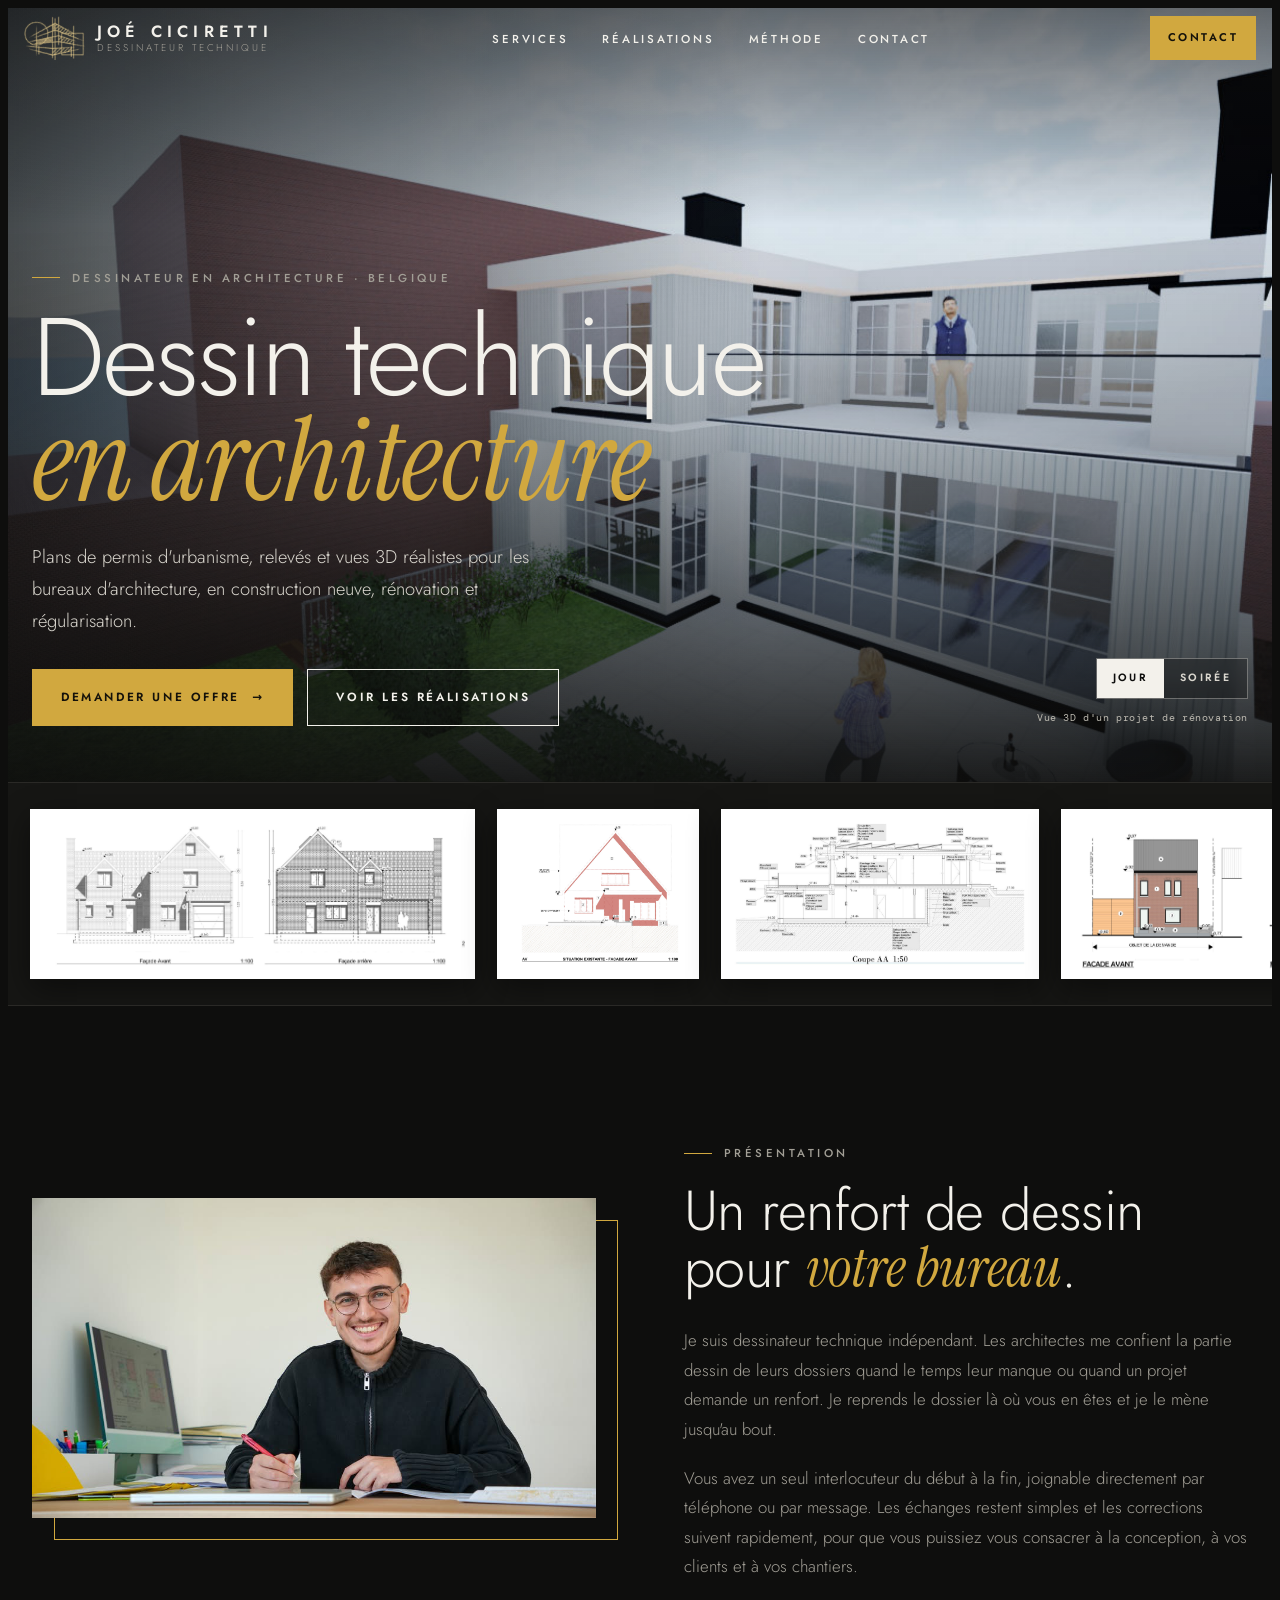
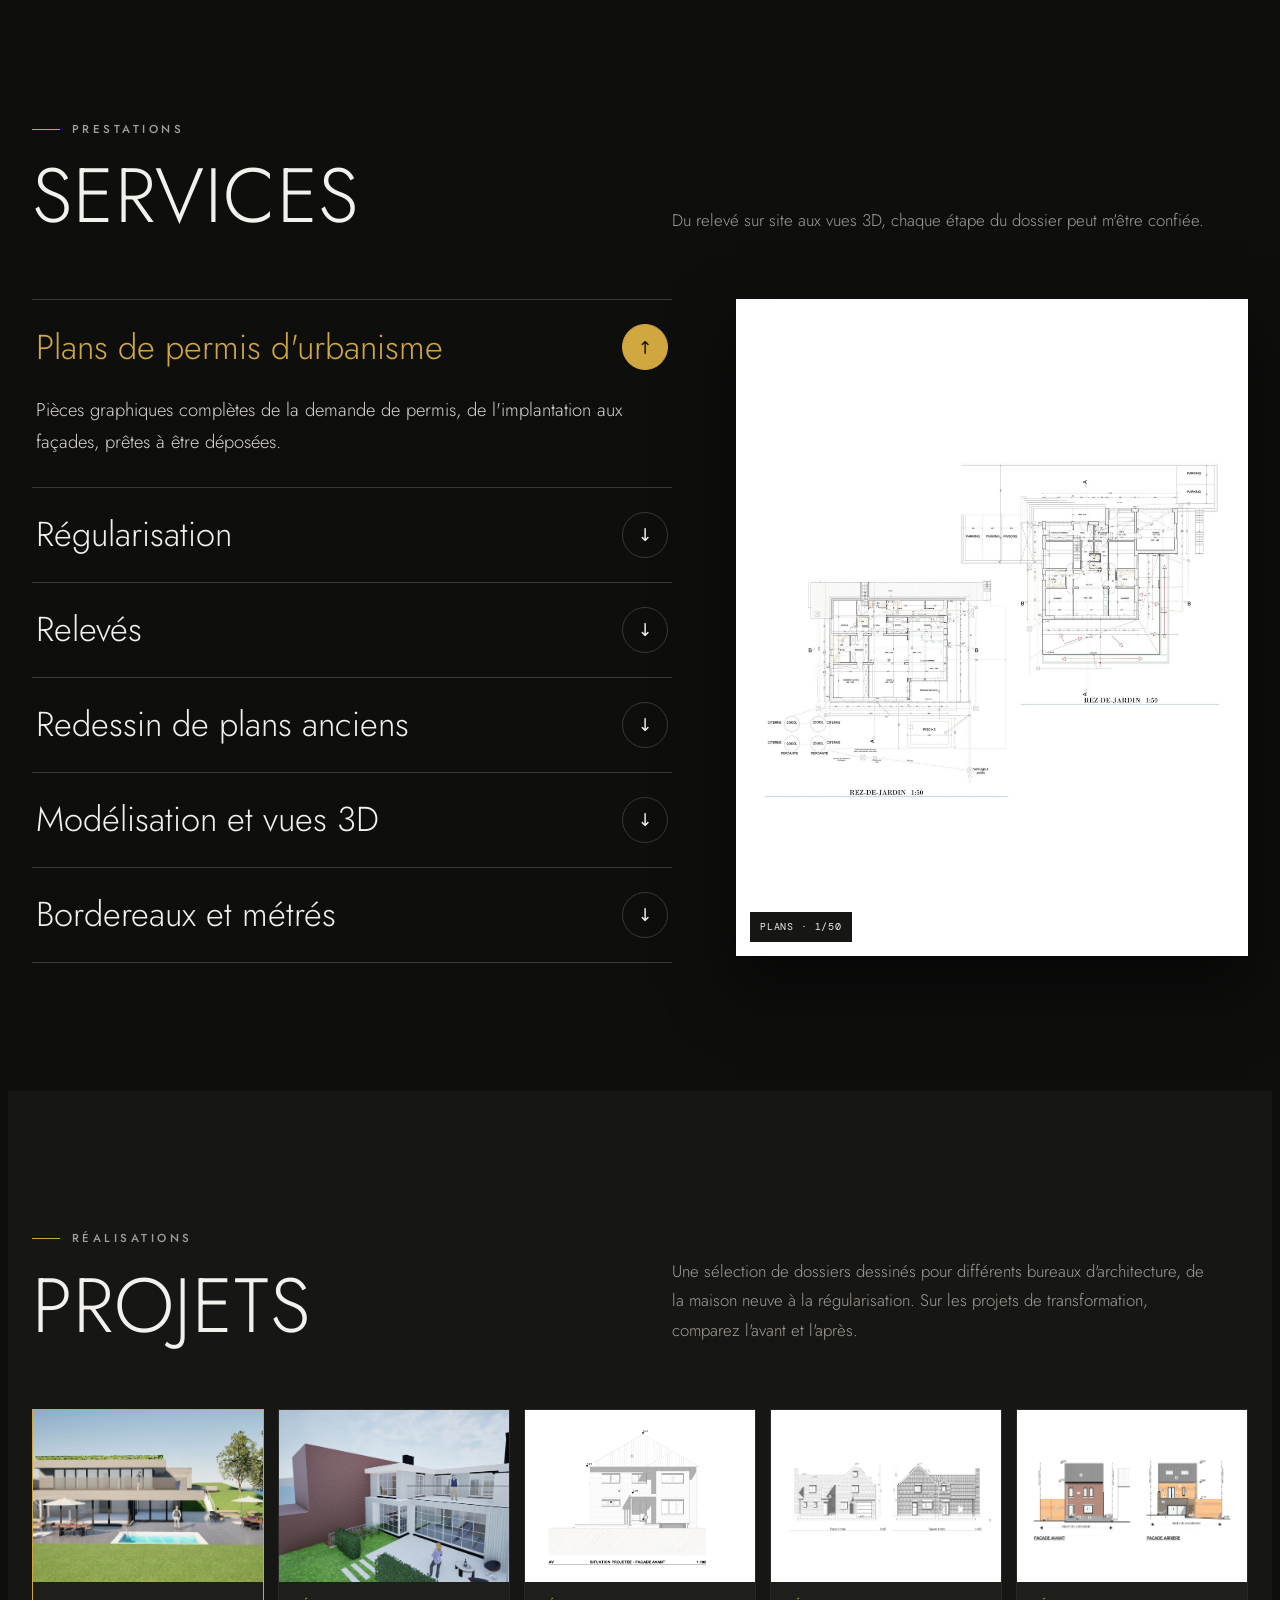
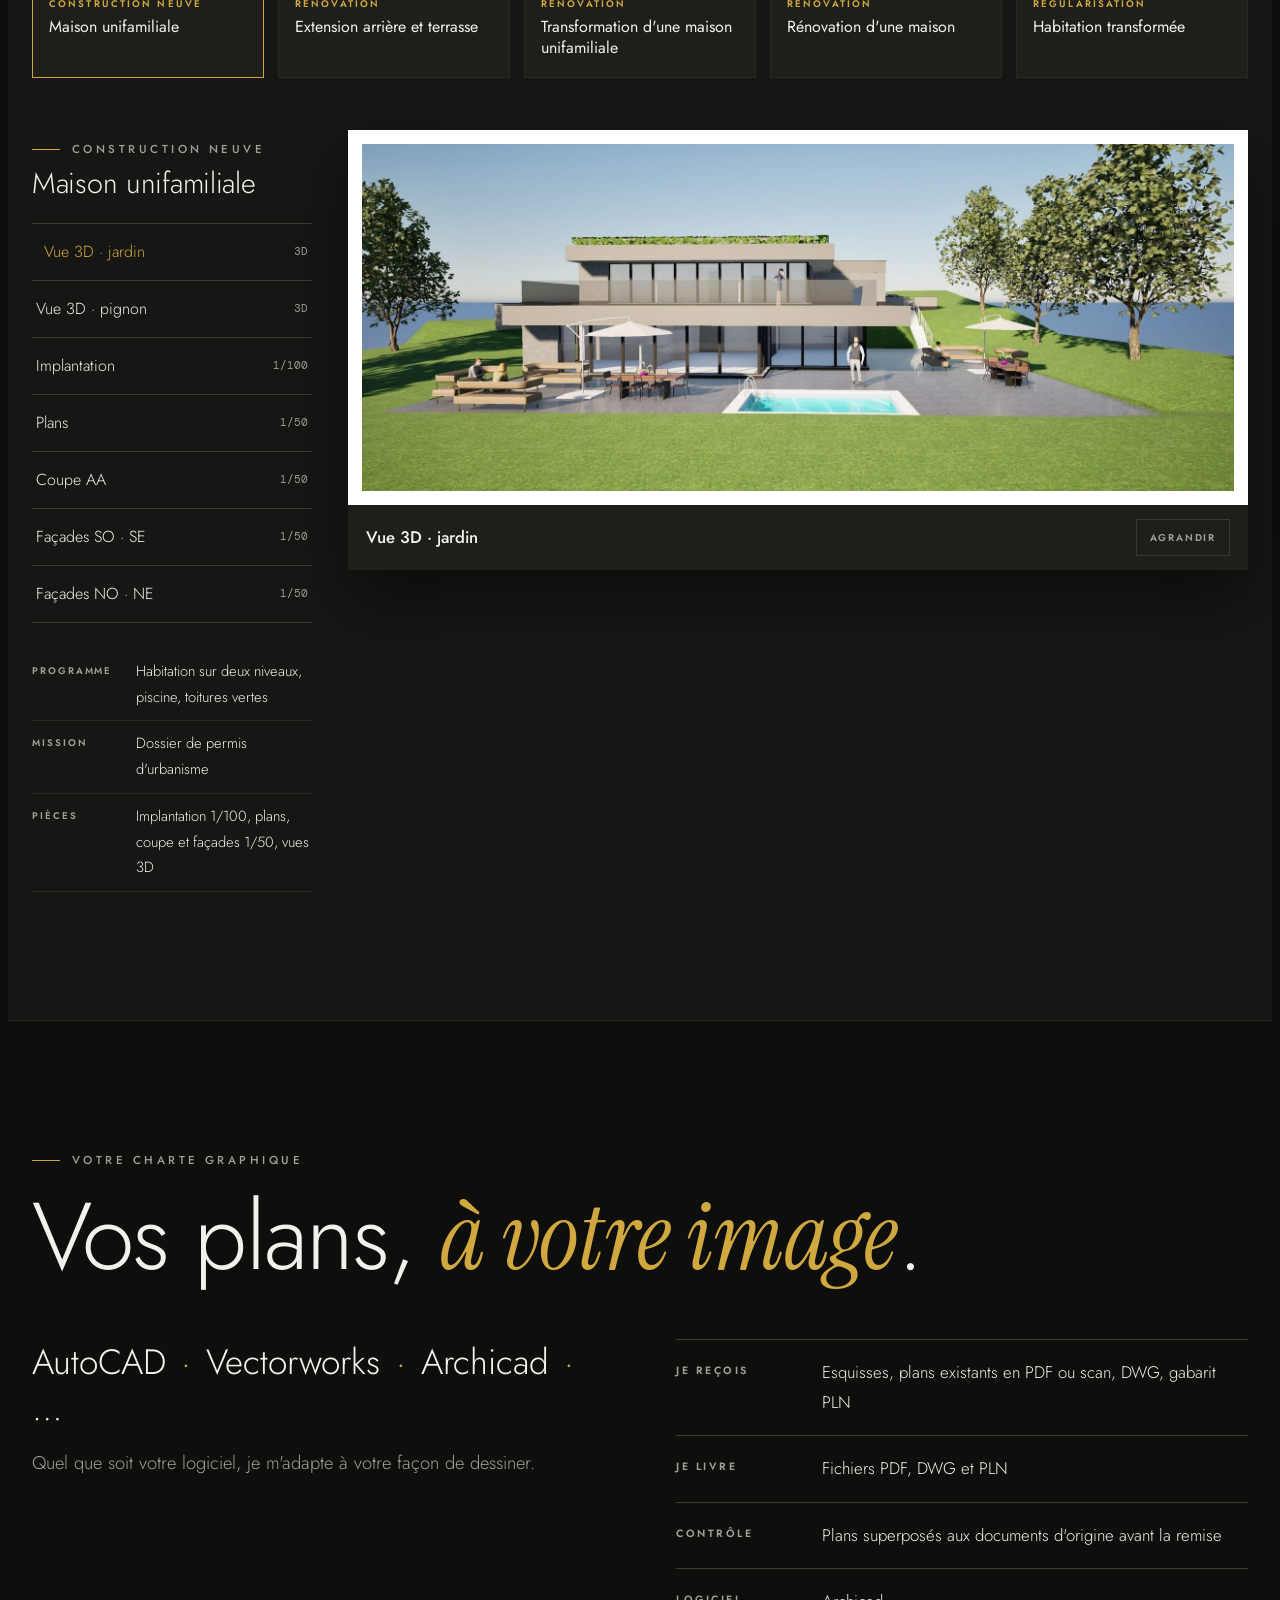
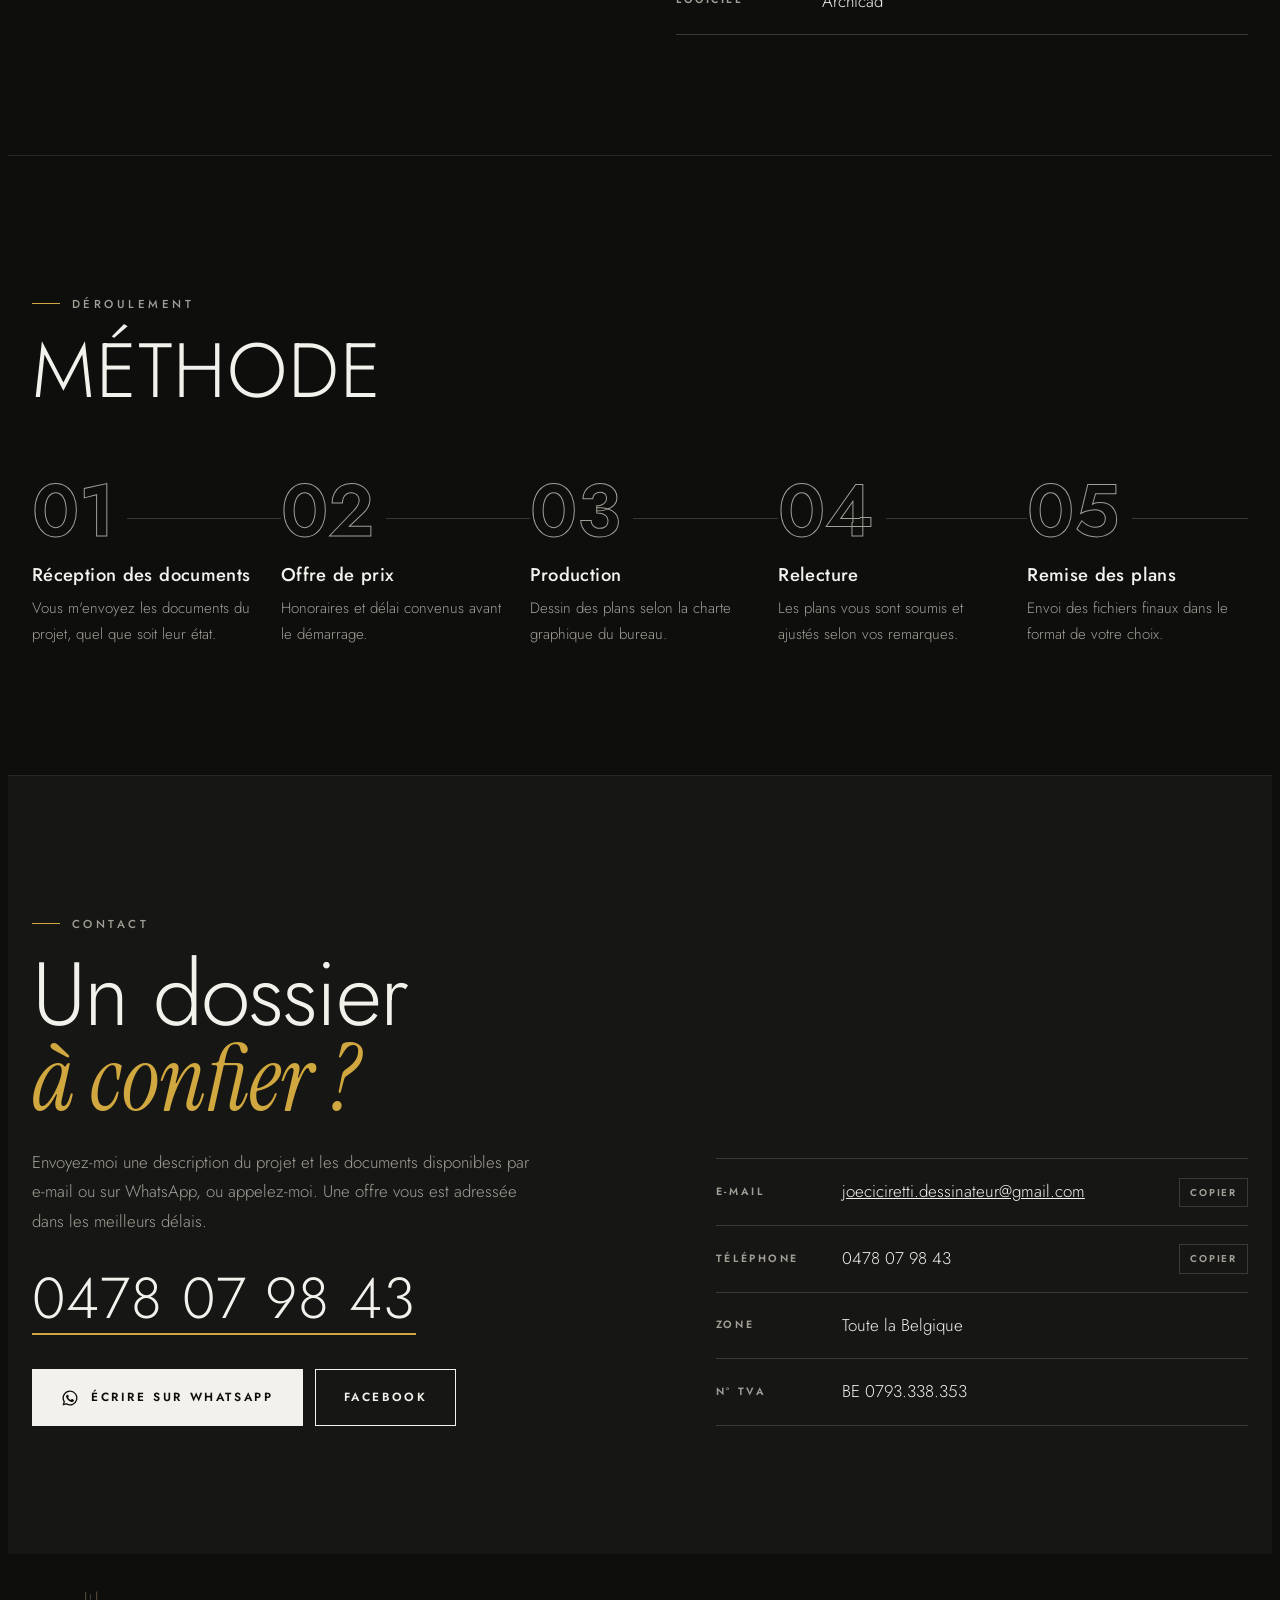
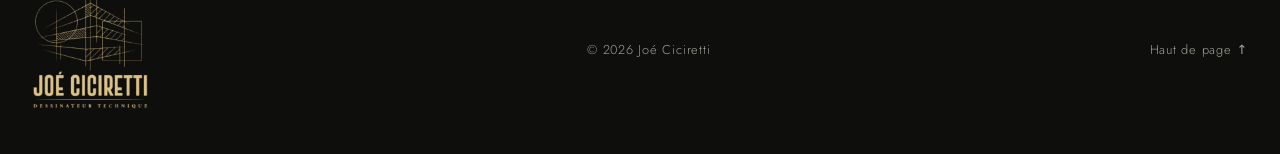
==== index.html @ 6ad67650 "Site de Joé Ciciretti, dessinateur en architecture Co-Authored-By: Claude Opus 5.5 <noreply@anthropi" ====
<!doctype html>
<html lang="fr-BE">
<head>
<meta charset="utf-8">
<meta name="viewport" content="width=device-width, initial-scale=1, viewport-fit=cover">
<title>Joé Ciciretti · Dessinateur en architecture en Belgique</title>
<meta name="claude:viewport-fit-sides" content="cover">
<meta name="description" content="Joé Ciciretti, dessinateur en architecture en Belgique : plans de permis d'urbanisme, rénovation, régularisation, relevés, bordereaux, métrés et vues 3D réalistes pour les architectes.">
<!-- Aperçu quand le lien est partagé. À la mise en ligne, remplacer img/partage.jpg par l'adresse complète. -->
<meta property="og:type" content="website">
<meta property="og:locale" content="fr_BE">
<meta property="og:title" content="Joé Ciciretti · Dessinateur technique en architecture">
<meta property="og:description" content="Plans de permis d'urbanisme, rénovation, régularisation, relevés et vues 3D pour les bureaux d'architecture, partout en Belgique.">
<meta property="og:image" content="https://joeciciretti.be/img/partage.jpg">
<meta property="og:image:width" content="1200">
<meta property="og:image:height" content="630">
<link rel="canonical" href="https://joeciciretti.be/">
<meta property="og:url" content="https://joeciciretti.be/">
<meta name="twitter:card" content="summary_large_image">
<link rel="icon" type="image/png" sizes="64x64" href="img/favicon-64.png">
<link rel="apple-touch-icon" href="img/apple-touch-icon.png">
<script type="application/ld+json">
{"@context":"https://schema.org","@type":"ProfessionalService","name":"Joé Ciciretti - Dessinateur en architecture","url":"https://joeciciretti.be/","logo":"https://joeciciretti.be/img/logo-complet.png","image":"https://joeciciretti.be/img/partage.jpg","description":"Dessinateur technique en architecture : plans de permis d'urbanisme, rénovation, régularisation, relevés, bordereaux, métrés et vues 3D pour les bureaux d'architecture.","telephone":"+32 478 07 98 43","email":"joeciciretti.dessinateur@gmail.com","vatID":"BE0793338353","areaServed":{"@type":"Country","name":"Belgique"},"knowsAbout":["Dessin technique","Permis d'urbanisme","Rénovation","Régularisation","Relevés","Bordereaux de châssis","Métrés","Modélisation 3D","Archicad"],"sameAs":["https://www.facebook.com/share/18TRoVWREb/"]}
</script>


<link rel="stylesheet" href="fonts.css">
<style>
/* Mise en page : nuit d'architecte. Fond noir volontaire (un seul thème), grande vue 3D plein cadre,
   planches blanches qui ressortent comme posées sur une table lumineuse. Accent or, repris du logo de Joé. */
:root{
  --bg:#0e0e0d; --surface:#161614; --raise:#1e1e1b; --ink:#f3f1eb; --muted:#a29f96; --line:#2a2926; --line-2:#3a3934;
  --accent:#d1a83f; --on-accent:#14110a; --paper:#ffffff;
  --display:"Jost","Futura","Century Gothic",system-ui,sans-serif;
  --serif:"Instrument Serif",Georgia,"Times New Roman",serif;
  --mono:"DM Mono",ui-monospace,Menlo,Consolas,monospace;
  color-scheme:dark;
}
*{box-sizing:border-box}
[hidden]{display:none!important}
html{scroll-behavior:smooth;scroll-padding-top:calc(76px + env(safe-area-inset-top,0px))}
body{background:var(--bg);color:var(--ink);font:300 1.05rem/1.75 var(--display);-webkit-font-smoothing:antialiased;overflow-x:hidden}
.inner{max-width:1280px;margin:0 auto;padding-left:max(24px,env(safe-area-inset-left,0px));padding-right:max(24px,env(safe-area-inset-right,0px))}
h1,h2,h3{margin:0;font-weight:300;line-height:1.02;letter-spacing:-.01em;text-wrap:balance}
p{margin:0}
a{color:inherit}
:focus-visible{outline:2px solid var(--accent);outline-offset:3px}
.it{font-family:var(--serif);font-style:italic;font-weight:400;letter-spacing:0;text-transform:none}
.eyebrow{display:inline-flex;align-items:center;gap:12px;font-weight:500;font-size:.72rem;letter-spacing:.3em;text-transform:uppercase;color:var(--muted)}
.eyebrow::before{content:"";width:28px;height:1px;background:var(--accent)}
.b{display:inline-flex;align-items:center;gap:12px;text-decoration:none;font-size:.74rem;font-weight:600;letter-spacing:.22em;text-transform:uppercase;padding:17px 28px;border:1px solid currentColor;transition:background .25s,color .25s,border-color .25s,transform .25s;font-family:inherit;background:none;color:inherit;cursor:pointer}
.b:hover{transform:translateY(-2px)}
.b.k{background:var(--accent);color:var(--on-accent);border-color:var(--accent)}
.b.k:hover{background:var(--ink);border-color:var(--ink);color:var(--bg)}
.b.o:hover{background:var(--ink);color:var(--bg);border-color:var(--ink)}
.b .ar{transition:transform .25s}
.b:hover .ar{transform:translateX(4px)}

/* EN-TÊTE : transparent sur l'image, opaque dès qu'on descend */
body::before{content:"";position:fixed;inset:0 0 auto;height:env(safe-area-inset-top,0px);z-index:30;background:var(--bg)}
.hdr{position:fixed;top:env(safe-area-inset-top,0px);left:0;right:0;z-index:20;transition:background .35s,box-shadow .35s}
.hdr.solid{background:rgba(14,14,13,.92);backdrop-filter:blur(10px);-webkit-backdrop-filter:blur(10px);box-shadow:0 1px 0 var(--line)}
.hdr nav{display:flex;align-items:center;justify-content:space-between;gap:20px;height:76px}
.logo{text-decoration:none;display:flex;align-items:center;gap:12px;line-height:1.15}
.logo img{height:44px;width:auto;display:block}
.logo span{display:flex;flex-direction:column}
.logo b{font-weight:600;font-size:1.02rem;letter-spacing:.32em}
.logo small{font-size:.62rem;letter-spacing:.3em;text-transform:uppercase;color:var(--muted)}
.hdr ul{list-style:none;margin:0;padding:0;display:flex;gap:34px}
.hdr ul a{text-decoration:none;font-size:.72rem;font-weight:500;letter-spacing:.24em;text-transform:uppercase;padding-block:6px;border-bottom:1px solid transparent;transition:border-color .2s,color .2s}
.hdr ul a:hover{border-color:var(--accent);color:var(--accent)}
.cta-s{font-size:.7rem;font-weight:600;letter-spacing:.22em;text-transform:uppercase;text-decoration:none;padding:12px 18px;background:var(--accent);color:var(--on-accent);white-space:nowrap}
.cta-s:hover{background:var(--ink);color:var(--bg)}

/* OUVERTURE : vue 3D plein cadre, jour et soirée au même point de vue */
.hero{position:relative;min-height:clamp(560px,86vh,880px);display:flex;align-items:flex-end;overflow:hidden;isolation:isolate}
.hero .shots{position:absolute;inset:0;z-index:-2}
.hero .shots img{position:absolute;inset:0;width:100%;height:100%;object-fit:cover;object-position:55% 40%;transition:opacity 1.4s ease}
.hero .shots .soir{opacity:0}
.hero.night .shots .soir{opacity:1}
.hero::after{content:"";position:absolute;inset:0;z-index:-1;background:linear-gradient(180deg,rgba(14,14,13,.55) 0%,rgba(14,14,13,0) 28%,rgba(14,14,13,.15) 55%,rgba(14,14,13,.92) 100%),linear-gradient(90deg,rgba(14,14,13,.7) 0%,rgba(14,14,13,0) 60%)}
@media (prefers-reduced-motion:no-preference){.hero .shots{animation:kb 22s ease-out both}@keyframes kb{from{transform:scale(1.07)}to{transform:scale(1)}}}
.hero .inner{width:100%;padding-block:150px 56px;display:grid;grid-template-columns:1fr auto;gap:32px;align-items:end}
.hero .inner > *{min-width:0}
.hero h1{font-size:clamp(3.2rem,8.6vw,8.2rem);line-height:.92;letter-spacing:-.025em;font-weight:300;margin:18px 0 26px}
.hero h1 .it{display:block;color:var(--accent);font-size:1.06em;letter-spacing:-.01em}
.hero p{font-size:1.15rem;color:#d9d6ce;max-width:30em}
.hero .btns{display:flex;gap:14px;flex-wrap:wrap;margin-top:32px}
.daynight{display:flex;flex-direction:column;align-items:flex-end;gap:10px}
.daynight .seg2{display:flex;border:1px solid rgba(243,241,235,.35);background:rgba(14,14,13,.35);backdrop-filter:blur(6px);-webkit-backdrop-filter:blur(6px)}
.daynight button{all:unset;box-sizing:border-box;cursor:pointer;font-size:.66rem;font-weight:600;letter-spacing:.22em;text-transform:uppercase;padding:10px 16px;color:#d9d6ce}
.daynight button[aria-pressed="true"]{background:var(--ink);color:var(--bg)}
.daynight button:focus-visible{outline:2px solid var(--accent);outline-offset:2px}
.daynight small{font-family:var(--mono);font-size:.62rem;letter-spacing:.06em;color:#bdbab1;text-align:right}

/* BANDE DE PLANCHES QUI DÉFILE */
.ticker{border-block:1px solid var(--line);background:var(--surface);overflow:hidden;position:relative}
.tk-track{display:flex;gap:22px;width:max-content;padding:26px 22px}
.tk-track img{height:170px;width:auto;display:block;background:var(--paper);padding:10px;box-shadow:0 10px 30px rgba(0,0,0,.45)}
@media (prefers-reduced-motion:no-preference){.tk-track{animation:tk 80s linear infinite}.ticker:hover .tk-track{animation-play-state:paused}@keyframes tk{to{transform:translateX(-50%)}}}
@media (prefers-reduced-motion:reduce){.ticker{overflow-x:auto}}

/* SECTIONS */
section{padding-block:128px}
.sh{display:grid;grid-template-columns:1fr 1fr;gap:28px 64px;align-items:end;margin-bottom:64px}
.sh > *{min-width:0}
.sh h2{font-size:clamp(2.6rem,6vw,5.2rem);margin-top:18px;text-transform:uppercase;letter-spacing:.01em;font-weight:300}
.sh p{color:var(--muted);max-width:32em}

/* PRÉSENTATION */
.intro{display:grid;grid-template-columns:1fr 1fr;gap:88px;align-items:center}
.intro > *{min-width:0}
.portrait{margin:0;position:relative}
.portrait::before{content:"";position:absolute;inset:22px -22px -22px 22px;border:1px solid var(--accent);z-index:-1}
.portrait{isolation:isolate}
.portrait img{display:block;width:100%;height:auto;max-width:100%}
.intro h2{font-size:clamp(2.2rem,4.4vw,3.8rem);margin-top:18px}
.intro h2 .it{color:var(--accent)}
.intro .txt{display:flex;flex-direction:column;gap:20px;color:var(--muted);margin-top:30px;max-width:34em}

/* SERVICES : accordéon. Seul le titre est visible ; un clic sur la ligne déroule le texte */
.serv{display:grid;grid-template-columns:1.25fr 1fr;gap:64px;align-items:start}
.serv > *{min-width:0}
.svc-list{border-top:1px solid var(--line-2)}
.svc{border-bottom:1px solid var(--line-2)}
.svc h3{font-size:inherit;line-height:inherit;letter-spacing:inherit}
.svc-btn{all:unset;box-sizing:border-box;cursor:pointer;width:100%;display:grid;grid-template-columns:1fr auto;align-items:center;gap:24px;padding:24px 4px;font-family:var(--display);font-size:clamp(1.5rem,2.7vw,2.3rem);font-weight:300;line-height:1.15;transition:color .25s,padding .35s}
.svc-btn:hover{color:var(--accent);padding-left:14px}
.svc-btn:focus-visible{outline:2px solid var(--accent);outline-offset:2px}
.svc .pm{display:grid;place-items:center;width:46px;height:46px;border:1px solid var(--line-2);border-radius:50%;font-size:1.1rem;transition:transform .35s,background .25s,border-color .25s,color .25s}
.svc-btn:hover .pm{border-color:var(--accent)}
.svc.open .svc-btn{color:var(--accent)}
.svc.open .pm{transform:rotate(180deg);background:var(--accent);border-color:var(--accent);color:var(--on-accent)}
.svc-body{display:grid;grid-template-rows:0fr;transition:grid-template-rows .4s ease}
.svc.open .svc-body{grid-template-rows:1fr}
.svc-body > div{overflow:hidden;visibility:hidden;transition:visibility 0s .4s}
.svc.open .svc-body > div{visibility:visible;transition-delay:0s}
.svc-body p{color:#d8d5cd;font-size:1.15rem;line-height:1.7;max-width:34em;padding:0 4px 30px}
.preview{position:sticky;top:110px;background:var(--paper);aspect-ratio:4/3;display:grid;box-shadow:0 30px 60px rgba(0,0,0,.5);max-width:100%}
.preview img{grid-area:1/1;width:100%;height:100%;object-fit:contain;padding:22px;opacity:0;transition:opacity .45s,transform .6s;transform:scale(.98)}
.preview img.cover{object-fit:cover;padding:0}
.preview img.on{opacity:1;transform:scale(1)}
.preview .cap{grid-area:1/1;align-self:end;justify-self:start;margin:14px;font-family:var(--mono);font-size:.64rem;letter-spacing:.08em;text-transform:uppercase;background:#161614;color:#f3f1eb;padding:6px 10px}

/* RÉALISATIONS */
.projets{background:var(--surface)}
.cards{display:grid;grid-template-columns:repeat(5,1fr);gap:14px;margin-bottom:52px}
.card{all:unset;box-sizing:border-box;cursor:pointer;display:flex;flex-direction:column;background:var(--raise);border:1px solid var(--line);transition:border-color .25s,transform .3s;min-width:0}
.card:hover{transform:translateY(-4px);border-color:var(--line-2)}
.card[aria-selected="true"]{border-color:var(--accent)}
.card:focus-visible{outline:2px solid var(--accent);outline-offset:2px}
.card .im{display:block;aspect-ratio:4/3;background:#fff;overflow:hidden}
.card img{display:block;width:100%;height:100%;object-fit:contain;padding:10px;transition:transform .8s}
.card img.cover{object-fit:cover;padding:0}
.card:hover img{transform:scale(1.05)}
.card .t{display:flex;flex-direction:column;gap:4px;padding:14px 16px 18px}
.card .t span{font-size:.6rem;font-weight:600;letter-spacing:.22em;text-transform:uppercase;color:var(--accent)}
.card .t b{font-weight:400;font-size:1rem;line-height:1.3}
.viewer{display:grid;grid-template-columns:280px 1fr;gap:36px;align-items:start}
.viewer > *{min-width:0}
.side h3{font-size:1.8rem;font-weight:300;margin:10px 0 24px}
.tabs{display:flex;flex-direction:column;border-top:1px solid var(--line-2)}
.tabs button{all:unset;box-sizing:border-box;cursor:pointer;display:grid;grid-template-columns:1fr auto;gap:12px;padding:14px 4px;border-bottom:1px solid var(--line-2);font-size:1rem;transition:padding .25s,color .2s}
.tabs button span{font-family:var(--mono);font-size:.7rem;color:var(--muted);align-self:center}
.tabs button:hover{padding-left:12px}
.tabs button[aria-selected="true"]{color:var(--accent);padding-left:12px}
.tabs button:focus-visible{outline:2px solid var(--accent);outline-offset:2px}
.facts{margin:26px 0 0}
.facts div{display:grid;grid-template-columns:92px 1fr;gap:12px;padding:10px 0;border-bottom:1px solid var(--line);font-size:.92rem}
.facts dt{font-size:.6rem;font-weight:600;letter-spacing:.2em;text-transform:uppercase;color:var(--muted);padding-top:4px}
.facts dd{margin:0}
.stage{margin:0;background:var(--raise);box-shadow:0 30px 60px rgba(0,0,0,.45)}
.media{background:#fff;display:flex;justify-content:center;padding:14px;overflow:hidden}
.media > *{position:relative;max-width:100%}
.media img{display:block;width:100%;height:auto}
.zoom{all:unset;cursor:zoom-in;display:block}
.cmp{cursor:ew-resize;user-select:none;-webkit-user-select:none;--pos:50%}
.cmp img{pointer-events:none}
.cmp .after{position:absolute;inset:0;height:100%;clip-path:inset(0 0 0 var(--pos))}
.cmp .line{position:absolute;top:0;bottom:0;left:var(--pos);border-left:2px solid var(--accent);pointer-events:none}
.cmp .knob{position:absolute;top:50%;left:-1px;transform:translate(-50%,-50%);width:44px;height:44px;border-radius:50%;background:var(--accent);color:var(--on-accent);display:grid;place-items:center;font-size:1rem;font-weight:600;letter-spacing:.1em;box-shadow:0 6px 18px rgba(0,0,0,.35)}
.cmp .tg{position:absolute;top:8px;font-size:.6rem;font-weight:600;letter-spacing:.2em;text-transform:uppercase;color:#fff;padding:5px 9px;pointer-events:none}
.cmp .tg.l{left:8px;background:#161614}
.cmp .tg.r{right:8px;background:var(--accent);color:var(--on-accent)}
.cmp .rng{position:absolute;top:0;left:-24px;width:calc(100% + 48px);height:100%;margin:0;padding:0;opacity:0;cursor:ew-resize;-webkit-appearance:none;appearance:none;background:transparent;touch-action:pan-y}
.cmp .rng::-webkit-slider-runnable-track{height:100%}
.cmp .rng::-webkit-slider-thumb{-webkit-appearance:none;width:48px;height:100%;min-height:400px}
.cmp .rng::-moz-range-track{height:100%;background:transparent}
.cmp .rng::-moz-range-thumb{width:48px;height:100%;border:0;background:transparent}
.cmp .rng:focus-visible ~ .line .knob{outline:2px solid var(--ink);outline-offset:3px}
.stage figcaption{display:flex;align-items:center;justify-content:space-between;gap:12px 20px;flex-wrap:wrap;padding:14px 18px}
.stage figcaption b{font-weight:500}
.stage figcaption .sc{font-family:var(--mono);font-size:.7rem;color:var(--muted);margin-left:10px}
.ctrl{display:flex;gap:10px;flex-wrap:wrap}
.seg{display:flex;border:1px solid var(--line-2)}
.seg button,.zbtn{all:unset;box-sizing:border-box;cursor:pointer;font-size:.62rem;font-weight:600;letter-spacing:.18em;text-transform:uppercase;padding:9px 13px;color:var(--muted)}
.seg button + button{border-left:1px solid var(--line-2)}
.seg button[aria-pressed="true"]{background:var(--accent);color:var(--on-accent)}
.zbtn{border:1px solid var(--line-2)}
.seg button:hover,.zbtn:hover{color:var(--ink)}
.seg button[aria-pressed="true"]:hover{color:var(--on-accent)}
.seg button:focus-visible,.zbtn:focus-visible{outline:2px solid var(--accent);outline-offset:2px}
.hint{font-size:.85rem;color:var(--muted);margin-top:14px}

/* CHARTE : grande phrase */
.charte{padding-block:120px;border-block:1px solid var(--line)}
.charte .big{font-size:clamp(2.8rem,7.4vw,6.6rem);line-height:.98;letter-spacing:-.02em;font-weight:300;margin:20px 0 56px}
.charte .big .it{color:var(--accent)}
.charte .cols{display:grid;grid-template-columns:1fr 1fr;gap:72px;align-items:start}
.charte .cols > *{min-width:0}
.charte .soft{font-size:clamp(1.5rem,2.8vw,2.2rem);font-weight:300;line-height:1.3}
.charte .soft .d{color:var(--accent);padding:0 .12em}
.charte .lead{color:var(--muted);font-size:1.15rem;max-width:32em;margin-top:16px}
.specs{margin:0;border-top:1px solid var(--line-2)}
.specs div{display:grid;grid-template-columns:130px 1fr;gap:16px;padding:18px 0;border-bottom:1px solid var(--line-2)}
.specs dt{font-size:.66rem;font-weight:600;letter-spacing:.24em;text-transform:uppercase;color:var(--muted);padding-top:4px}
.specs dd{margin:0}

/* MÉTHODE : frise */
.process{display:grid;grid-template-columns:repeat(5,1fr);gap:28px;position:relative}
.process::before{content:"";position:absolute;left:0;right:0;top:44px;height:1px;background:var(--line-2)}
.process div{position:relative;display:flex;flex-direction:column;gap:10px;min-width:0}
.process .n{font-size:4.6rem;font-weight:600;line-height:1;color:transparent;-webkit-text-stroke:1px var(--muted);background:var(--bg);align-self:flex-start;padding-right:12px}
.process div:hover .n{-webkit-text-stroke-color:var(--accent);color:var(--accent)}
.process h3{font-size:1.15rem;font-weight:500;letter-spacing:.02em;margin-top:8px}
.process p{color:var(--muted);font-size:.94rem}

/* CONTACT */
.contact{background:var(--surface);border-top:1px solid var(--line)}
.c-grid{display:grid;grid-template-columns:1.15fr 1fr;gap:72px;align-items:end}
.c-grid > *{min-width:0}
.contact h2{font-size:clamp(2.8rem,7vw,6.2rem);line-height:.95;letter-spacing:-.02em;margin:18px 0 26px}
.contact h2 .it{color:var(--accent)}
.contact p{max-width:30em;color:var(--muted)}
.big-tel{display:inline-block;margin-top:28px;font-size:clamp(2rem,4.6vw,3.6rem);font-weight:300;letter-spacing:.02em;text-decoration:none;border-bottom:2px solid var(--accent);line-height:1.2}
.big-tel:hover{color:var(--accent)}
.c-btns{display:flex;gap:12px;flex-wrap:wrap;margin-top:34px}
.contact .b.wa{background:var(--ink);color:var(--bg);border-color:var(--ink)}
.contact .b.wa:hover{background:transparent;color:var(--ink)}
.contact .b:not(.wa):hover{background:var(--ink);color:var(--bg)}
.c-list{margin:0;display:grid;border-top:1px solid var(--line-2)}
.c-list div{display:grid;grid-template-columns:110px 1fr auto;gap:16px;align-items:center;padding:18px 0;border-bottom:1px solid var(--line-2)}
.c-list dt{font-size:.66rem;font-weight:600;letter-spacing:.24em;text-transform:uppercase;color:var(--muted)}
.c-list dd{margin:0;font-size:1.06rem;overflow-wrap:anywhere}
.copy{font:inherit;font-size:.62rem;font-weight:600;letter-spacing:.18em;text-transform:uppercase;background:none;border:1px solid var(--line-2);color:var(--muted);padding:5px 10px;cursor:pointer}
.copy:hover{border-color:var(--ink);color:var(--ink)}

footer{color:var(--muted);font-size:.8rem;letter-spacing:.06em}
footer .inner{display:flex;justify-content:space-between;align-items:center;gap:20px 32px;flex-wrap:wrap;padding-block:36px}
.f-logo{height:120px;width:auto;display:block}

/* AGRANDISSEMENT */
.lb{position:fixed;inset:0;z-index:50;background:rgba(8,8,8,.95);display:flex;flex-direction:column;align-items:center;justify-content:center;gap:14px;padding:max(24px,env(safe-area-inset-top,0px)) max(16px,env(safe-area-inset-right,0px)) max(24px,env(safe-area-inset-bottom,0px)) max(16px,env(safe-area-inset-left,0px))}
.lb img{max-width:100%;max-height:84vh;background:#fff;object-fit:contain}
.lb p{color:#efefec;font-size:.9rem}
.lb .x{position:absolute;top:max(14px,env(safe-area-inset-top,0px));right:max(14px,env(safe-area-inset-right,0px));background:transparent;border:1px solid rgba(255,255,255,.35);color:#fff;font:inherit;font-size:.8rem;letter-spacing:.14em;text-transform:uppercase;padding:8px 14px;cursor:pointer}

@media (max-width:980px){
  .hdr ul{display:none}
  .hero .inner{grid-template-columns:1fr;padding-block:130px 40px}
  .hero::after{background:linear-gradient(180deg,rgba(14,14,13,.72) 0%,rgba(14,14,13,.5) 45%,rgba(14,14,13,.94) 100%)}
  .hero .eyebrow{color:#e4e1d9}
  .daynight{align-items:flex-start}
  .daynight small{text-align:left}
  .sh,.intro,.serv,.viewer,.charte .cols,.c-grid{grid-template-columns:1fr;gap:44px}
  .portrait{margin-right:28px}
  .preview{display:none}
  .cards{display:flex;overflow-x:auto;scroll-snap-type:x mandatory;padding-bottom:6px}
  .card{flex:0 0 210px;scroll-snap-align:start}
  .tabs{flex-direction:row;flex-wrap:wrap;gap:0 22px;border-top:0;border-bottom:1px solid var(--line-2)}
  .tabs button{grid-template-columns:auto;border-bottom:2px solid transparent;margin-bottom:-1px;padding:12px 0}
  .tabs button span{display:none}
  .tabs button:hover,.tabs button[aria-selected="true"]{padding-left:0}
  .tabs button[aria-selected="true"]{border-color:var(--accent)}
  .facts{display:none}
  .process{grid-template-columns:1fr 1fr;row-gap:44px}
  .process::before{display:none}
  section{padding-block:92px}
}
@media (max-width:600px){
  .process{grid-template-columns:1fr}
  .tk-track img{height:120px}
  .card{flex-basis:170px}
  .media{padding:8px}
  .c-list div,.specs div{grid-template-columns:1fr;gap:4px}
  .copy{justify-self:start}
  .cta-s{padding:10px 12px;letter-spacing:.16em}
  .logo b{letter-spacing:.12em;font-size:.9rem}
  .logo small{display:none}
  .logo img{height:32px}
  .logo{gap:8px}
  .hdr nav{gap:12px}
  .cta-s{padding:9px 11px;letter-spacing:.12em}
}
@media (prefers-reduced-motion:reduce){html{scroll-behavior:auto}*{transition:none!important}}
</style>
</head>
<body>

<header class="hdr" id="hdr">
  <div class="inner">
    <nav aria-label="Navigation principale">
      <a class="logo" href="#top"><img src="img/logo-entete.png" alt="" width="166" height="120"><span><b>JOÉ CICIRETTI</b><small>Dessinateur technique</small></span></a>
      <ul>
        <li><a href="#services">Services</a></li>
        <li><a href="#realisations">Réalisations</a></li>
        <li><a href="#methode">Méthode</a></li>
        <li><a href="#contact">Contact</a></li>
      </ul>
      <a class="cta-s" href="#contact">Contact</a>
    </nav>
  </div>
</header>

<main id="top">
  <div class="hero" id="hero">
    <div class="shots" aria-hidden="true">
      <img class="jour" src="img/renovation-1/3d-jour.jpg" alt="" width="1213" height="855">
      <img class="soir" src="img/renovation-1/3d-soir.jpg" alt="" width="1213" height="855">
    </div>
    <div class="inner">
      <div>
        <span class="eyebrow">Dessinateur en architecture · Belgique</span>
        <h1>Dessin technique <span class="it">en architecture</span></h1>
        <p>Plans de permis d'urbanisme, relevés et vues 3D réalistes pour les bureaux d'architecture, en construction neuve, rénovation et régularisation.</p>
        <div class="btns">
          <a class="b k" href="#contact">Demander une offre <span class="ar">→</span></a>
          <a class="b o" href="#realisations">Voir les réalisations</a>
        </div>
      </div>
      <div class="daynight">
        <div class="seg2" role="group" aria-label="Ambiance de la vue 3D">
          <button type="button" data-v="jour" aria-pressed="true">Jour</button>
          <button type="button" data-v="soir" aria-pressed="false">Soirée</button>
        </div>
        <small>Vue 3D d'un projet de rénovation</small>
      </div>
    </div>
  </div>

  <div class="ticker" aria-label="Extraits de planches">
    <div class="tk-track">
      <img src="img/renovation-2/facades-pr.jpg" alt="" loading="lazy"><img src="img/renovation-3/avant-ex.jpg" alt="" loading="lazy"><img src="img/coupe.jpg" alt="" loading="lazy"><img src="img/regularisation-1/facades-rg.jpg" alt="" loading="lazy"><img src="img/renovation-1/facade-arriere-pr.jpg" alt="" loading="lazy"><img src="img/plans.jpg" alt="" loading="lazy"><img src="img/renovation-2/coupes-pr.jpg" alt="" loading="lazy"><img src="img/facades-so-se.jpg" alt="" loading="lazy"><img src="img/renovation-3/coupe-pr.jpg" alt="" loading="lazy">
      <img src="img/renovation-2/facades-pr.jpg" alt="" loading="lazy"><img src="img/renovation-3/avant-ex.jpg" alt="" loading="lazy"><img src="img/coupe.jpg" alt="" loading="lazy"><img src="img/regularisation-1/facades-rg.jpg" alt="" loading="lazy"><img src="img/renovation-1/facade-arriere-pr.jpg" alt="" loading="lazy"><img src="img/plans.jpg" alt="" loading="lazy"><img src="img/renovation-2/coupes-pr.jpg" alt="" loading="lazy"><img src="img/facades-so-se.jpg" alt="" loading="lazy"><img src="img/renovation-3/coupe-pr.jpg" alt="" loading="lazy">
    </div>
  </div>

  <section id="presentation">
    <div class="inner intro">
      <figure class="portrait">
        <img src="img/joe.jpg" alt="Joé Ciciretti à son bureau, devant un écran affichant des plans" width="951" height="540" loading="lazy">
      </figure>
      <div>
        <span class="eyebrow">Présentation</span>
        <h2>Un renfort de dessin pour <span class="it">votre bureau</span>.</h2>
        <div class="txt">
          <p>Je suis dessinateur technique indépendant. Les architectes me confient la partie dessin de leurs dossiers quand le temps leur manque ou quand un projet demande un renfort. Je reprends le dossier là où vous en êtes et je le mène jusqu'au bout.</p>
          <p>Vous avez un seul interlocuteur du début à la fin, joignable directement par téléphone ou par message. Les échanges restent simples et les corrections suivent rapidement, pour que vous puissiez vous consacrer à la conception, à vos clients et à vos chantiers.</p>
        </div>
      </div>
    </div>
  </section>

  <section id="services" style="padding-top:0">
    <div class="inner">
      <div class="sh">
        <div><span class="eyebrow">Prestations</span><h2>Services</h2></div>
        <p>Du relevé sur site aux vues 3D, chaque étape du dossier peut m'être confiée.</p>
      </div>
      <div class="serv">
        <div class="svc-list">
          <div class="svc open" data-s="0"><h3><button type="button" class="svc-btn" aria-expanded="true" aria-controls="svc-0">Plans de permis d'urbanisme<span class="pm" aria-hidden="true">↓</span></button></h3><div class="svc-body" id="svc-0"><div><p>Pièces graphiques complètes de la demande de permis, de l'implantation aux façades, prêtes à être déposées.</p></div></div></div>
          <div class="svc" data-s="1"><h3><button type="button" class="svc-btn" aria-expanded="false" aria-controls="svc-1">Régularisation<span class="pm" aria-hidden="true">↓</span></button></h3><div class="svc-body" id="svc-1"><div><p>Plans de mise en conformité urbanistique d'un bien existant.</p></div></div></div>
          <div class="svc" data-s="2"><h3><button type="button" class="svc-btn" aria-expanded="false" aria-controls="svc-2">Relevés<span class="pm" aria-hidden="true">↓</span></button></h3><div class="svc-body" id="svc-2"><div><p>Relevé sur site et mise au net de la situation existante.</p></div></div></div>
          <div class="svc" data-s="3"><h3><button type="button" class="svc-btn" aria-expanded="false" aria-controls="svc-3">Redessin de plans anciens<span class="pm" aria-hidden="true">↓</span></button></h3><div class="svc-body" id="svc-3"><div><p>Plans papier, PDF ou scannés remis au propre en fichiers de travail précis et modifiables.</p></div></div></div>
          <div class="svc" data-s="4"><h3><button type="button" class="svc-btn" aria-expanded="false" aria-controls="svc-4">Modélisation et vues 3D<span class="pm" aria-hidden="true">↓</span></button></h3><div class="svc-body" id="svc-4"><div><p>Maquette 3D et vues réalistes qui rendent le projet concret avant les travaux.</p></div></div></div>
          <div class="svc" data-s="5"><h3><button type="button" class="svc-btn" aria-expanded="false" aria-controls="svc-5">Bordereaux et métrés<span class="pm" aria-hidden="true">↓</span></button></h3><div class="svc-body" id="svc-5"><div><p>Réalisation des bordereaux de châssis et de portes : chaque menuiserie est repérée sur plan et décrite (dimensions, type d'ouverture, finitions) pour la remise de prix du menuisier. Assistance aux métrés pour l'estimation des quantités.</p></div></div></div>
        </div>
        <div class="preview" aria-hidden="true">
          <img class="on" data-s="0" src="img/plans.jpg" alt="" loading="lazy">
          <img data-s="1" src="img/regularisation-1/facades-rg.jpg" alt="" loading="lazy">
          <img data-s="2" src="img/renovation-1/rez-ex.jpg" alt="" loading="lazy">
          <img data-s="3" src="img/renovation-3/rez-ex.jpg" alt="" loading="lazy">
          <img class="cover" data-s="4" src="img/renovation-1/3d-terrasse.jpg" alt="" loading="lazy">
          <img data-s="5" src="img/facades-so-se.jpg" alt="" loading="lazy">
          <span class="cap" id="pcap">Plans · 1/50</span>
        </div>
      </div>
    </div>
  </section>

  <section id="realisations" class="projets">
    <div class="inner">
      <div class="sh">
        <div><span class="eyebrow">Réalisations</span><h2>Projets</h2></div>
        <p>Une sélection de dossiers dessinés pour différents bureaux d'architecture, de la maison neuve à la régularisation. Sur les projets de transformation, comparez l'avant et l'après.</p>
      </div>
      <div class="cards" id="cards" role="tablist" aria-label="Projets"></div>
      <div class="viewer">
        <div class="side">
          <span class="eyebrow" id="ptype"></span>
          <h3 id="ptitle"></h3>
          <div class="tabs" id="tabs" role="tablist" aria-label="Planches du projet"></div>
          <dl class="facts" id="facts"></dl>
        </div>
        <div>
          <figure class="stage" role="tabpanel" id="stage">
            <div class="media" id="media"></div>
            <figcaption>
              <span><b id="slabel"></b><span class="sc" id="sscale"></span></span>
              <span class="ctrl">
                <span class="seg" id="seg" hidden>
                  <button type="button" data-p="100" aria-pressed="false" id="segA">Existant</button>
                  <button type="button" data-p="50" aria-pressed="true">Comparer</button>
                  <button type="button" data-p="0" aria-pressed="false" id="segB">Projeté</button>
                </span>
                <button type="button" class="zbtn" id="zbtn">Agrandir</button>
              </span>
            </figcaption>
          </figure>
          <p class="hint" id="hint" hidden>Glissez le curseur, ou utilisez les flèches du clavier.</p>
        </div>
      </div>
    </div>
  </section>

  <section class="charte" id="charte">
    <div class="inner">
      <span class="eyebrow">Votre charte graphique</span>
      <p class="big">Vos plans, <span class="it">à votre image</span>.</p>
      <div class="cols">
        <div>
          <p class="soft">AutoCAD <span class="d" aria-hidden="true">·</span> Vectorworks <span class="d" aria-hidden="true">·</span> Archicad <span class="d" aria-hidden="true">·</span> …</p>
          <p class="lead">Quel que soit votre logiciel, je m'adapte à votre façon de dessiner.</p>
        </div>
        <dl class="specs">
          <div><dt>Je reçois</dt><dd>Esquisses, plans existants en PDF ou scan, DWG, gabarit PLN</dd></div>
          <div><dt>Je livre</dt><dd>Fichiers PDF, DWG et PLN</dd></div>
          <div><dt>Contrôle</dt><dd>Plans superposés aux documents d'origine avant la remise</dd></div>
          <div><dt>Logiciel</dt><dd>Archicad</dd></div>
        </dl>
      </div>
    </div>
  </section>

  <section id="methode">
    <div class="inner">
      <div class="sh"><div><span class="eyebrow">Déroulement</span><h2>Méthode</h2></div></div>
      <div class="process">
        <div><span class="n">01</span><h3>Réception des documents</h3><p>Vous m'envoyez les documents du projet, quel que soit leur état.</p></div>
        <div><span class="n">02</span><h3>Offre de prix</h3><p>Honoraires et délai convenus avant le démarrage.</p></div>
        <div><span class="n">03</span><h3>Production</h3><p>Dessin des plans selon la charte graphique du bureau.</p></div>
        <div><span class="n">04</span><h3>Relecture</h3><p>Les plans vous sont soumis et ajustés selon vos remarques.</p></div>
        <div><span class="n">05</span><h3>Remise des plans</h3><p>Envoi des fichiers finaux dans le format de votre choix.</p></div>
      </div>
    </div>
  </section>

  <section id="contact" class="contact">
    <div class="inner c-grid">
      <div>
        <span class="eyebrow">Contact</span>
        <h2>Un dossier <span class="it">à confier ?</span></h2>
        <p>Envoyez-moi une description du projet et les documents disponibles par e-mail ou sur WhatsApp, ou appelez-moi. Une offre vous est adressée dans les meilleurs délais.</p>
        <a class="big-tel" href="tel:+32478079843">0478 07 98 43</a>
        <div class="c-btns">
          <a class="b wa" href="https://wa.me/32478079843?text=Bonjour%2C%20je%20vous%20contacte%20depuis%20votre%20site%20pour%20un%20projet." target="_blank" rel="noopener">
            <svg viewBox="0 0 24 24" width="18" height="18" aria-hidden="true"><path fill="currentColor" d="M12 2a10 10 0 0 0-8.6 15.1L2 22l5-1.3A10 10 0 1 0 12 2Zm0 18.2c-1.5 0-3-.4-4.2-1.2l-.3-.2-3 .8.8-2.9-.2-.3A8.2 8.2 0 1 1 12 20.2Zm4.5-6.1c-.2-.1-1.5-.7-1.7-.8-.2-.1-.4-.1-.6.1l-.8 1c-.1.2-.3.2-.5.1a6.7 6.7 0 0 1-3.3-2.9c-.3-.4.2-.4.7-1.4.1-.2 0-.3 0-.4l-.8-1.8c-.2-.5-.4-.4-.6-.4h-.5a1 1 0 0 0-.7.3 3 3 0 0 0-.9 2.2c0 1.3.9 2.5 1.1 2.7.1.2 1.8 2.8 4.4 3.9 1.6.7 2.3.8 3.1.6.5-.1 1.5-.6 1.7-1.2.2-.6.2-1.1.1-1.2l-.5-.3Z"/></svg>
            Écrire sur WhatsApp
          </a>
          <a class="b" href="https://www.facebook.com/share/18TRoVWREb/" target="_blank" rel="noopener">Facebook</a>
        </div>
      </div>
      <dl class="c-list">
        <!-- E-mail professionnel (deux fois sur cette ligne : texte et lien) -->
        <div><dt>E-mail</dt><dd id="c-mail"><a href="mailto:joeciciretti.dessinateur@gmail.com">joeciciretti.dessinateur@gmail.com</a></dd><button class="copy" type="button" data-copy="c-mail">Copier</button></div>
        <div><dt>Téléphone</dt><dd id="c-tel">0478 07 98 43</dd><button class="copy" type="button" data-copy="c-tel">Copier</button></div>
        <div><dt>Zone</dt><dd>Toute la Belgique</dd><span></span></div>
        <div><dt>N° TVA</dt><dd>BE 0793.338.353</dd><span></span></div>
      </dl>
    </div>
  </section>
</main>

<footer>
  <div class="inner">
    <img class="f-logo" src="img/logo-complet.png" alt="Logo Joé Ciciretti, dessinateur technique" width="700" height="725" loading="lazy">
    <span>© 2026 Joé Ciciretti</span>
    <a href="#top" style="text-decoration:none">Haut de page ↑</a>
  </div>
</footer>

<div class="lb" id="lb" hidden role="dialog" aria-modal="true" aria-label="Planche agrandie">
  <button type="button" class="x" id="lbx">Fermer</button>
  <img id="lbimg" alt="">
  <p id="lbcap"></p>
</div>

<script>
(function(){
  // Planches de chaque projet. a/b = avant/après (même cadrage, comparées au curseur).
  var PROJETS=[
    {type:"Construction neuve",titre:"Maison unifamiliale",cover:"img/rendu-piscine.jpg",coverFit:"cover",
     faits:[["Programme","Habitation sur deux niveaux, piscine, toitures vertes"],["Mission","Dossier de permis d'urbanisme"],["Pièces","Implantation 1/100, plans, coupe et façades 1/50, vues 3D"]],
     planches:[
      {l:"Vue 3D · jardin",src:"img/rendu-piscine.jpg",w:1800,h:716},
      {l:"Vue 3D · pignon",src:"img/rendu-pignon.jpg",w:1800,h:716},
      {l:"Implantation",s:"1/100",src:"img/implantation.jpg",w:1448,h:1842},
      {l:"Plans",s:"1/50",src:"img/plans.jpg",w:1800,h:1316},
      {l:"Coupe AA",s:"1/50",src:"img/coupe.jpg",w:1763,h:887},
      {l:"Façades SO · SE",s:"1/50",src:"img/facades-so-se.jpg",w:1652,h:1259},
      {l:"Façades NO · NE",s:"1/50",src:"img/facades-no-ne.jpg",w:1800,h:1105}]},
    {type:"Rénovation",titre:"Extension arrière et terrasse",cover:"img/renovation-1/3d-jour.jpg",coverFit:"cover",ab:["Existant","Projeté"],
     faits:[["Programme","Extension au rez-de-chaussée, terrasse à l'étage, grandes baies vitrées"],["Mission","Dossier de permis d'urbanisme et vues 3D"],["Pièces","Situation existante et projetée 1/50, vues 3D"]],
     planches:[
      {l:"Vue 3D · jardin",src:"img/renovation-1/3d-jour.jpg",w:1213,h:855},
      {l:"Vue 3D · soirée",src:"img/renovation-1/3d-soir.jpg",w:1213,h:855},
      {l:"Vue 3D · terrasse",src:"img/renovation-1/3d-terrasse.jpg",w:1213,h:855},
      {l:"Façade arrière",s:"1/50",a:"img/renovation-1/facade-arriere-ex.jpg",b:"img/renovation-1/facade-arriere-pr.jpg",w:1600,h:1068},
      {l:"Rez-de-chaussée",s:"1/50",a:"img/renovation-1/rez-ex.jpg",b:"img/renovation-1/rez-pr.jpg",w:1600,h:1016},
      {l:"1er étage",s:"1/50",a:"img/renovation-1/etage-ex.jpg",b:"img/renovation-1/etage-pr.jpg",w:1601,h:1014},
      {l:"Façade avant",s:"1/50",src:"img/renovation-1/facade-avant-pr.jpg",w:1601,h:979},
      {l:"Coupe AA",s:"1/50",src:"img/renovation-1/coupe-aa-pr.jpg",w:1601,h:979}]},
    {type:"Rénovation",titre:"Transformation d'une maison unifamiliale",cover:"img/renovation-3/avant-pr.jpg",ab:["Existant","Projeté"],
     faits:[["Programme","Nouvel étage complet et nouvelle toiture"],["Mission","Dossier de permis d'urbanisme"],["Région","Hainaut"],["Pièces","Situation existante et projetée, 1/100"]],
     planches:[
      {l:"Façade avant",s:"1/100",a:"img/renovation-3/avant-ex.jpg",b:"img/renovation-3/avant-pr.jpg",w:1301,h:1077},
      {l:"Façade arrière",s:"1/100",a:"img/renovation-3/arriere-ex.jpg",b:"img/renovation-3/arriere-pr.jpg",w:1301,h:1135},
      {l:"Rez-de-chaussée",s:"1/100",a:"img/renovation-3/rez-ex.jpg",b:"img/renovation-3/rez-pr.jpg",w:1301,h:1703},
      {l:"1er étage",s:"1/100",a:"img/renovation-3/etage-ex.jpg",b:"img/renovation-3/etage-pr.jpg",w:1301,h:1703},
      {l:"Coupe AA",s:"1/100",a:"img/renovation-3/coupe-ex.jpg",b:"img/renovation-3/coupe-pr.jpg",w:1301,h:1214}]},
    {type:"Rénovation",titre:"Rénovation d'une maison",cover:"img/renovation-2/facades-pr.jpg",ab:["Existant","Projeté"],
     faits:[["Programme","Transformation des volumes et de la toiture, mezzanine"],["Mission","Dossier de permis d'urbanisme"],["Région","Brabant wallon"],["Pièces","Situation existante et projetée, 1/100"]],
     planches:[
      {l:"Façades avant et arrière",s:"1/100",a:"img/renovation-2/facades-ex.jpg",b:"img/renovation-2/facades-pr.jpg",w:1801,h:635},
      {l:"Plans",s:"1/100",a:"img/renovation-2/plans-ex.jpg",b:"img/renovation-2/plans-pr.jpg",w:1801,h:746},
      {l:"Coupes AA et BB",s:"1/100",a:"img/renovation-2/coupes-ex.jpg",b:"img/renovation-2/coupes-pr.jpg",w:1801,h:750},
      {l:"Façades latérales",s:"1/100",a:"img/renovation-2/laterales-ex.jpg",b:"img/renovation-2/laterales-pr.jpg",w:1801,h:1790}]},
    {type:"Régularisation",titre:"Habitation transformée",cover:"img/regularisation-1/facades-rg.jpg",ab:["Situation de droit","À régulariser"],
     faits:[["Programme","Mise en conformité d'une habitation transformée"],["Mission","Permis d'urbanisme de régularisation"],["Région","Hainaut"],["Pièces","Situation de droit et situation à régulariser, 1/100"]],
     planches:[
      {l:"Façades avant et arrière",s:"1/100",a:"img/regularisation-1/facades-dr.jpg",b:"img/regularisation-1/facades-rg.jpg",w:1701,h:731},
      {l:"Façades latérales",s:"1/100",a:"img/regularisation-1/laterales-dr.jpg",b:"img/regularisation-1/laterales-rg.jpg",w:1701,h:1124},
      {l:"Plans",s:"1/100",a:"img/regularisation-1/plans-dr.jpg",b:"img/regularisation-1/plans-rg.jpg",w:1701,h:1077},
      {l:"Coupe AA",s:"1/100",a:"img/regularisation-1/coupe-dr.jpg",b:"img/regularisation-1/coupe-rg.jpg",w:1701,h:703}]}
  ];

  var $=function(id){return document.getElementById(id);};
  var cards=$("cards"),tabs=$("tabs"),media=$("media"),seg=$("seg"),hint=$("hint");
  var cur=0,sheet=0,pos=50,cmp=null;

  function el(tag,attrs,html){var e=document.createElement(tag);for(var k in attrs)e.setAttribute(k,attrs[k]);if(html!=null)e.innerHTML=html;return e;}

  PROJETS.forEach(function(p,i){
    var c=el("button",{type:"button",role:"tab","class":"card","aria-selected":"false"});
    c.appendChild(el("span",{"class":"im"},'<img src="'+p.cover+'" alt="" loading="lazy"'+(p.coverFit?' class="cover"':'')+'>'));
    c.appendChild(el("span",{"class":"t"},"<span>"+p.type+"</span><b>"+p.titre+"</b>"));
    c.addEventListener("click",function(){projet(i);});
    cards.appendChild(c);
  });

  function projet(i){
    cur=i;var p=PROJETS[i];
    [].forEach.call(cards.children,function(c,k){c.setAttribute("aria-selected",k===i?"true":"false");});
    $("ptype").textContent=p.type;$("ptitle").textContent=p.titre;
    tabs.innerHTML="";
    p.planches.forEach(function(s,k){
      var t=el("button",{type:"button",role:"tab","aria-selected":"false"},s.l+" <span>"+(s.s||"3D")+"</span>");
      t.addEventListener("click",function(){planche(k);});
      t.addEventListener("keydown",function(e){
        var d=e.key==="ArrowDown"||e.key==="ArrowRight"?1:e.key==="ArrowUp"||e.key==="ArrowLeft"?-1:0;
        if(!d)return;e.preventDefault();var n=(k+d+p.planches.length)%p.planches.length;planche(n);tabs.children[n].focus();
      });
      tabs.appendChild(t);
    });
    $("facts").innerHTML=p.faits.map(function(f){return "<div><dt>"+f[0]+"</dt><dd>"+f[1]+"</dd></div>";}).join("");
    if(p.ab){$("segA").textContent=p.ab[0];$("segB").textContent=p.ab[1];}
    planche(0);
  }

  function setPos(v){
    pos=Math.max(0,Math.min(100,v));
    if(!cmp)return;
    cmp.style.setProperty("--pos",pos+"%");
    var g=cmp.querySelector(".rng");if(Number(g.value)!==pos)g.value=pos;
    [].forEach.call(seg.children,function(b){b.setAttribute("aria-pressed",Number(b.dataset.p)===Math.round(pos)?"true":"false");});
  }

  function planche(k){
    sheet=k;var p=PROJETS[cur],s=p.planches[k];
    [].forEach.call(tabs.children,function(t,j){t.setAttribute("aria-selected",j===k?"true":"false");t.tabIndex=j===k?0:-1;});
    $("slabel").textContent=s.l;$("sscale").textContent=s.s||"";
    media.innerHTML="";cmp=null;
    var box;
    if(s.a){
      box=el("div",{"class":"cmp"});
      box.innerHTML='<img class="before" src="'+s.a+'" alt="'+s.l+', '+p.ab[0].toLowerCase()+'" width="'+s.w+'" height="'+s.h+'">'+
        '<img class="after" src="'+s.b+'" alt="'+s.l+', '+p.ab[1].toLowerCase()+'" width="'+s.w+'" height="'+s.h+'">'+
        '<span class="tg l">'+p.ab[0]+'</span><span class="tg r">'+p.ab[1]+'</span>'+
        '<input class="rng" type="range" min="0" max="100" step="0.5" value="50" aria-label="Comparer : '+p.ab[0]+' à gauche, '+p.ab[1]+' à droite">'+
        '<span class="line" aria-hidden="true"><span class="knob">‹ ›</span></span>';
      cmp=box;
      box.querySelector(".rng").addEventListener("input",function(e){setPos(Number(e.target.value));});
    }else{
      box=el("button",{type:"button","class":"zoom","aria-label":"Agrandir : "+s.l});
      box.innerHTML='<img src="'+s.src+'" alt="'+p.titre+', '+s.l+'" width="'+s.w+'" height="'+s.h+'">';
      box.addEventListener("click",zoom);
    }
    box.style.width="min(100%, calc(68vh * "+(s.w/s.h).toFixed(4)+"))";
    media.appendChild(box);
    seg.hidden=!s.a;hint.hidden=!s.a;
    setPos(50);
  }

  [].forEach.call(seg.children,function(b){b.addEventListener("click",function(){setPos(Number(b.dataset.p));});});

  var lb=$("lb"),li=$("lbimg"),lc=$("lbcap"),x=$("lbx"),back=null;
  function zoom(){
    var p=PROJETS[cur],s=p.planches[sheet],src=s.src,cap=s.l;
    if(s.a){var avant=pos>=50;src=avant?s.a:s.b;cap=s.l+" · "+(avant?p.ab[0]:p.ab[1]);}
    back=document.activeElement;li.src=src;li.alt=cap;lc.textContent=cap+(s.s?" · "+s.s:"");lb.hidden=false;x.focus();
  }
  function close(){lb.hidden=true;li.src="";if(back)back.focus();}
  $("zbtn").addEventListener("click",zoom);
  x.addEventListener("click",close);
  lb.addEventListener("click",function(e){if(e.target===lb)close();});
  document.addEventListener("keydown",function(e){if(e.key==="Escape"&&!lb.hidden)close();});

  projet(0);

  document.querySelectorAll(".copy").forEach(function(btn){
    btn.addEventListener("click",function(){
      var e=$(btn.dataset.copy),t=e.textContent.trim();
      var done=function(){btn.textContent="Copié";setTimeout(function(){btn.textContent="Copier";},1600);};
      var fb=function(){var r=document.createRange();r.selectNodeContents(e);var s=window.getSelection();s.removeAllRanges();s.addRange(r);btn.textContent="Sélectionné";};
      if(navigator.clipboard&&navigator.clipboard.writeText){navigator.clipboard.writeText(t).then(done,fb);}else{fb();}
    });
  });
})();
</script>

<script>
(function(){
  var reduce=window.matchMedia&&matchMedia("(prefers-reduced-motion: reduce)").matches;
  // En-tête opaque dès qu'on quitte l'image d'ouverture
  var h=document.getElementById("hdr");
  function hdr(){h.classList.toggle("solid",window.scrollY>40);}
  window.addEventListener("scroll",hdr,{passive:true});hdr();

  // Jour / soirée sur la vue 3D d'ouverture
  var hero=document.getElementById("hero"),bt=[].slice.call(document.querySelectorAll(".daynight button")),touched=false;
  function amb(v){hero.classList.toggle("night",v==="soir");bt.forEach(function(b){b.setAttribute("aria-pressed",b.dataset.v===v?"true":"false");});}
  bt.forEach(function(b){b.addEventListener("click",function(){touched=true;amb(b.dataset.v);});});
  if(!reduce)setTimeout(function(){if(!touched)amb("soir");},4500);

  // Services : un clic sur la ligne déroule son texte ; sur ordinateur, l'aperçu suit la ligne ouverte ou survolée
  var caps=["Plans · 1/50","Régularisation · façades","Relevé · rez-de-chaussée","Redessin · rez-de-chaussée","Vue 3D · terrasse","Façades · 1/50"];
  var rows=[].slice.call(document.querySelectorAll(".svc")),imgs=[].slice.call(document.querySelectorAll(".preview img")),pc=document.getElementById("pcap");
  function sv(r){imgs.forEach(function(i){i.classList.toggle("on",i.dataset.s===r.dataset.s);});pc.textContent=caps[Number(r.dataset.s)];}
  function setOpen(r,o){r.classList.toggle("open",o);r.querySelector(".svc-btn").setAttribute("aria-expanded",o?"true":"false");}
  rows.forEach(function(r){
    r.querySelector(".svc-btn").addEventListener("click",function(){var o=!r.classList.contains("open");rows.forEach(function(x){setOpen(x,x===r&&o);});if(o)sv(r);});
    r.addEventListener("mouseenter",function(){sv(r);});
  });
})();
</script>
</body>
</html>
---- fonts.css ----
@font-face {
  font-family: 'DM Mono';
  font-style: normal;
  font-weight: 400;
  font-display: swap;
  src: url(fonts/DMMono-400-normal-latin-ext.woff2) format('woff2');
  unicode-range: U+0100-02BA, U+02BD-02C5, U+02C7-02CC, U+02CE-02D7, U+02DD-02FF, U+0304, U+0308, U+0329, U+1D00-1DBF, U+1E00-1E9F, U+1EF2-1EFF, U+2020, U+20A0-20AB, U+20AD-20C4, U+2113, U+2C60-2C7F, U+A720-A7FF;
}
@font-face {
  font-family: 'DM Mono';
  font-style: normal;
  font-weight: 400;
  font-display: swap;
  src: url(fonts/DMMono-400-normal-latin.woff2) format('woff2');
  unicode-range: U+0000-00FF, U+0131, U+0152-0153, U+02BB-02BC, U+02C6, U+02DA, U+02DC, U+0304, U+0308, U+0329, U+2000-206F, U+20AC, U+2122, U+2191, U+2193, U+2212, U+2215, U+FEFF, U+FFFD;
}
@font-face {
  font-family: 'DM Mono';
  font-style: normal;
  font-weight: 500;
  font-display: swap;
  src: url(fonts/DMMono-500-normal-latin-ext.woff2) format('woff2');
  unicode-range: U+0100-02BA, U+02BD-02C5, U+02C7-02CC, U+02CE-02D7, U+02DD-02FF, U+0304, U+0308, U+0329, U+1D00-1DBF, U+1E00-1E9F, U+1EF2-1EFF, U+2020, U+20A0-20AB, U+20AD-20C4, U+2113, U+2C60-2C7F, U+A720-A7FF;
}
@font-face {
  font-family: 'DM Mono';
  font-style: normal;
  font-weight: 500;
  font-display: swap;
  src: url(fonts/DMMono-500-normal-latin.woff2) format('woff2');
  unicode-range: U+0000-00FF, U+0131, U+0152-0153, U+02BB-02BC, U+02C6, U+02DA, U+02DC, U+0304, U+0308, U+0329, U+2000-206F, U+20AC, U+2122, U+2191, U+2193, U+2212, U+2215, U+FEFF, U+FFFD;
}
@font-face {
  font-family: 'Instrument Serif';
  font-style: italic;
  font-weight: 400;
  font-display: swap;
  src: url(fonts/InstrumentSerif-400-italic-latin-ext.woff2) format('woff2');
  unicode-range: U+0100-02BA, U+02BD-02C5, U+02C7-02CC, U+02CE-02D7, U+02DD-02FF, U+0304, U+0308, U+0329, U+1D00-1DBF, U+1E00-1E9F, U+1EF2-1EFF, U+2020, U+20A0-20AB, U+20AD-20C4, U+2113, U+2C60-2C7F, U+A720-A7FF;
}
@font-face {
  font-family: 'Instrument Serif';
  font-style: italic;
  font-weight: 400;
  font-display: swap;
  src: url(fonts/InstrumentSerif-400-italic-latin.woff2) format('woff2');
  unicode-range: U+0000-00FF, U+0131, U+0152-0153, U+02BB-02BC, U+02C6, U+02DA, U+02DC, U+0304, U+0308, U+0329, U+2000-206F, U+20AC, U+2122, U+2191, U+2193, U+2212, U+2215, U+FEFF, U+FFFD;
}
@font-face {
  font-family: 'Instrument Serif';
  font-style: normal;
  font-weight: 400;
  font-display: swap;
  src: url(fonts/InstrumentSerif-400-normal-latin-ext.woff2) format('woff2');
  unicode-range: U+0100-02BA, U+02BD-02C5, U+02C7-02CC, U+02CE-02D7, U+02DD-02FF, U+0304, U+0308, U+0329, U+1D00-1DBF, U+1E00-1E9F, U+1EF2-1EFF, U+2020, U+20A0-20AB, U+20AD-20C4, U+2113, U+2C60-2C7F, U+A720-A7FF;
}
@font-face {
  font-family: 'Instrument Serif';
  font-style: normal;
  font-weight: 400;
  font-display: swap;
  src: url(fonts/InstrumentSerif-400-normal-latin.woff2) format('woff2');
  unicode-range: U+0000-00FF, U+0131, U+0152-0153, U+02BB-02BC, U+02C6, U+02DA, U+02DC, U+0304, U+0308, U+0329, U+2000-206F, U+20AC, U+2122, U+2191, U+2193, U+2212, U+2215, U+FEFF, U+FFFD;
}
@font-face {
  font-family: 'Jost';
  font-style: normal;
  font-weight: 300;
  font-display: swap;
  src: url(fonts/Jost-300-normal-latin-ext.woff2) format('woff2');
  unicode-range: U+0100-02BA, U+02BD-02C5, U+02C7-02CC, U+02CE-02D7, U+02DD-02FF, U+0304, U+0308, U+0329, U+1D00-1DBF, U+1E00-1E9F, U+1EF2-1EFF, U+2020, U+20A0-20AB, U+20AD-20C4, U+2113, U+2C60-2C7F, U+A720-A7FF;
}
@font-face {
  font-family: 'Jost';
  font-style: normal;
  font-weight: 300;
  font-display: swap;
  src: url(fonts/Jost-300-normal-latin.woff2) format('woff2');
  unicode-range: U+0000-00FF, U+0131, U+0152-0153, U+02BB-02BC, U+02C6, U+02DA, U+02DC, U+0304, U+0308, U+0329, U+2000-206F, U+20AC, U+2122, U+2191, U+2193, U+2212, U+2215, U+FEFF, U+FFFD;
}
@font-face {
  font-family: 'Jost';
  font-style: normal;
  font-weight: 400;
  font-display: swap;
  src: url(fonts/Jost-400-normal-latin-ext.woff2) format('woff2');
  unicode-range: U+0100-02BA, U+02BD-02C5, U+02C7-02CC, U+02CE-02D7, U+02DD-02FF, U+0304, U+0308, U+0329, U+1D00-1DBF, U+1E00-1E9F, U+1EF2-1EFF, U+2020, U+20A0-20AB, U+20AD-20C4, U+2113, U+2C60-2C7F, U+A720-A7FF;
}
@font-face {
  font-family: 'Jost';
  font-style: normal;
  font-weight: 400;
  font-display: swap;
  src: url(fonts/Jost-400-normal-latin.woff2) format('woff2');
  unicode-range: U+0000-00FF, U+0131, U+0152-0153, U+02BB-02BC, U+02C6, U+02DA, U+02DC, U+0304, U+0308, U+0329, U+2000-206F, U+20AC, U+2122, U+2191, U+2193, U+2212, U+2215, U+FEFF, U+FFFD;
}
@font-face {
  font-family: 'Jost';
  font-style: normal;
  font-weight: 500;
  font-display: swap;
  src: url(fonts/Jost-500-normal-latin-ext.woff2) format('woff2');
  unicode-range: U+0100-02BA, U+02BD-02C5, U+02C7-02CC, U+02CE-02D7, U+02DD-02FF, U+0304, U+0308, U+0329, U+1D00-1DBF, U+1E00-1E9F, U+1EF2-1EFF, U+2020, U+20A0-20AB, U+20AD-20C4, U+2113, U+2C60-2C7F, U+A720-A7FF;
}
@font-face {
  font-family: 'Jost';
  font-style: normal;
  font-weight: 500;
  font-display: swap;
  src: url(fonts/Jost-500-normal-latin.woff2) format('woff2');
  unicode-range: U+0000-00FF, U+0131, U+0152-0153, U+02BB-02BC, U+02C6, U+02DA, U+02DC, U+0304, U+0308, U+0329, U+2000-206F, U+20AC, U+2122, U+2191, U+2193, U+2212, U+2215, U+FEFF, U+FFFD;
}
@font-face {
  font-family: 'Jost';
  font-style: normal;
  font-weight: 600;
  font-display: swap;
  src: url(fonts/Jost-600-normal-latin-ext.woff2) format('woff2');
  unicode-range: U+0100-02BA, U+02BD-02C5, U+02C7-02CC, U+02CE-02D7, U+02DD-02FF, U+0304, U+0308, U+0329, U+1D00-1DBF, U+1E00-1E9F, U+1EF2-1EFF, U+2020, U+20A0-20AB, U+20AD-20C4, U+2113, U+2C60-2C7F, U+A720-A7FF;
}
@font-face {
  font-family: 'Jost';
  font-style: normal;
  font-weight: 600;
  font-display: swap;
  src: url(fonts/Jost-600-normal-latin.woff2) format('woff2');
  unicode-range: U+0000-00FF, U+0131, U+0152-0153, U+02BB-02BC, U+02C6, U+02DA, U+02DC, U+0304, U+0308, U+0329, U+2000-206F, U+20AC, U+2122, U+2191, U+2193, U+2212, U+2215, U+FEFF, U+FFFD;
}
@font-face {
  font-family: 'Jost';
  font-style: normal;
  font-weight: 700;
  font-display: swap;
  src: url(fonts/Jost-700-normal-latin-ext.woff2) format('woff2');
  unicode-range: U+0100-02BA, U+02BD-02C5, U+02C7-02CC, U+02CE-02D7, U+02DD-02FF, U+0304, U+0308, U+0329, U+1D00-1DBF, U+1E00-1E9F, U+1EF2-1EFF, U+2020, U+20A0-20AB, U+20AD-20C4, U+2113, U+2C60-2C7F, U+A720-A7FF;
}
@font-face {
  font-family: 'Jost';
  font-style: normal;
  font-weight: 700;
  font-display: swap;
  src: url(fonts/Jost-700-normal-latin.woff2) format('woff2');
  unicode-range: U+0000-00FF, U+0131, U+0152-0153, U+02BB-02BC, U+02C6, U+02DA, U+02DC, U+0304, U+0308, U+0329, U+2000-206F, U+20AC, U+2122, U+2191, U+2193, U+2212, U+2215, U+FEFF, U+FFFD;
}
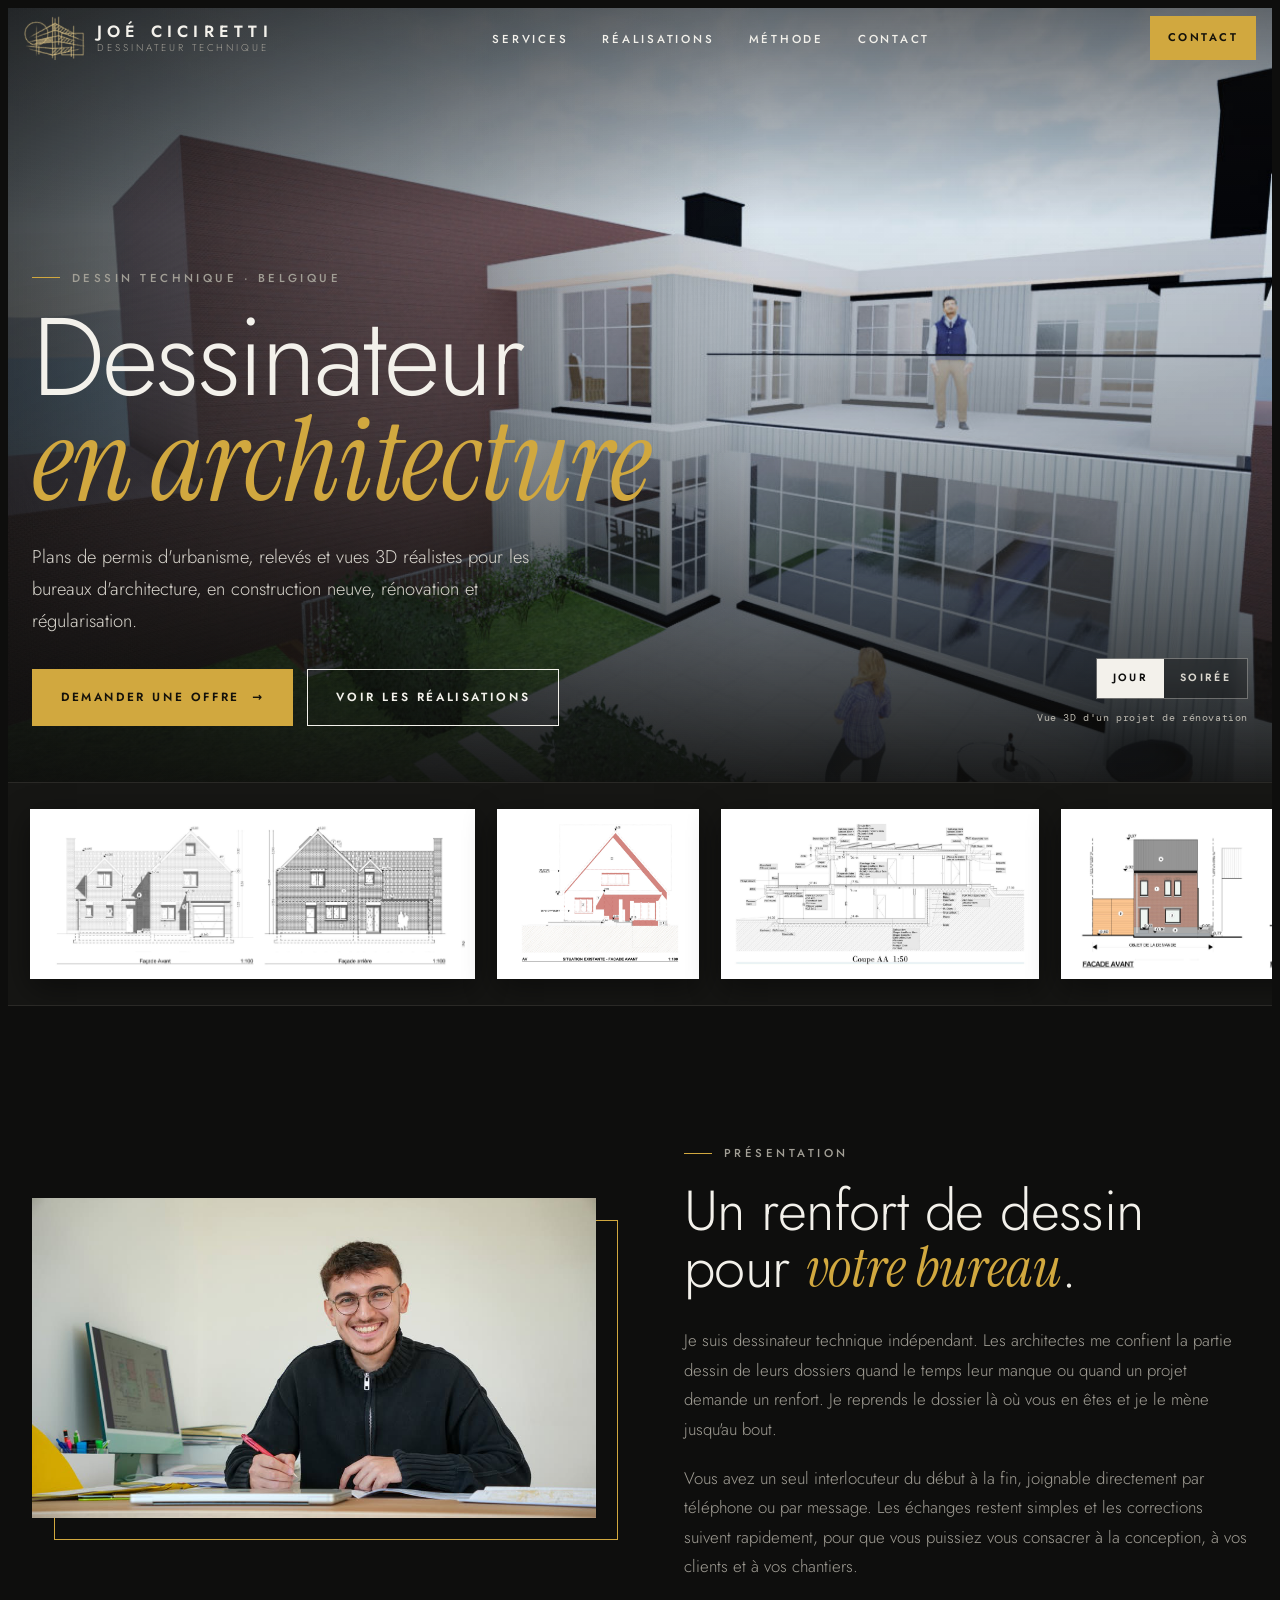
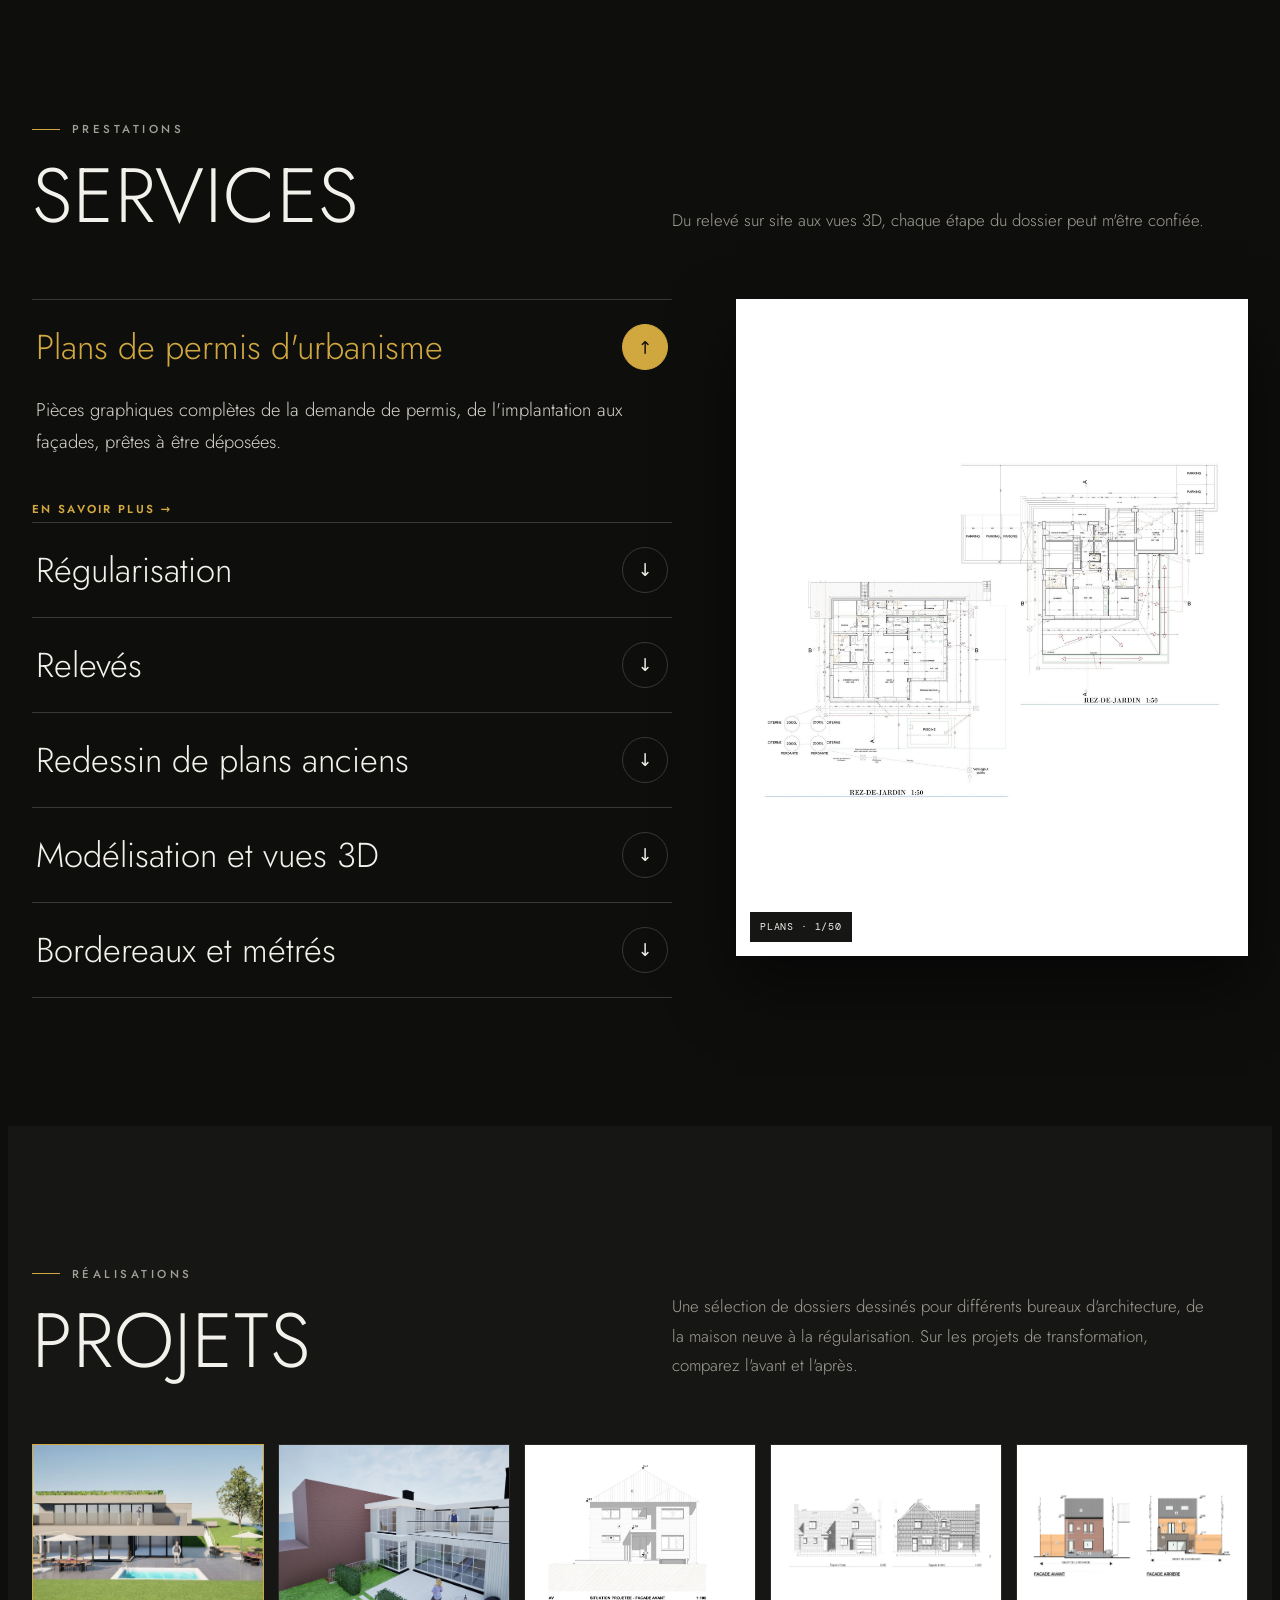
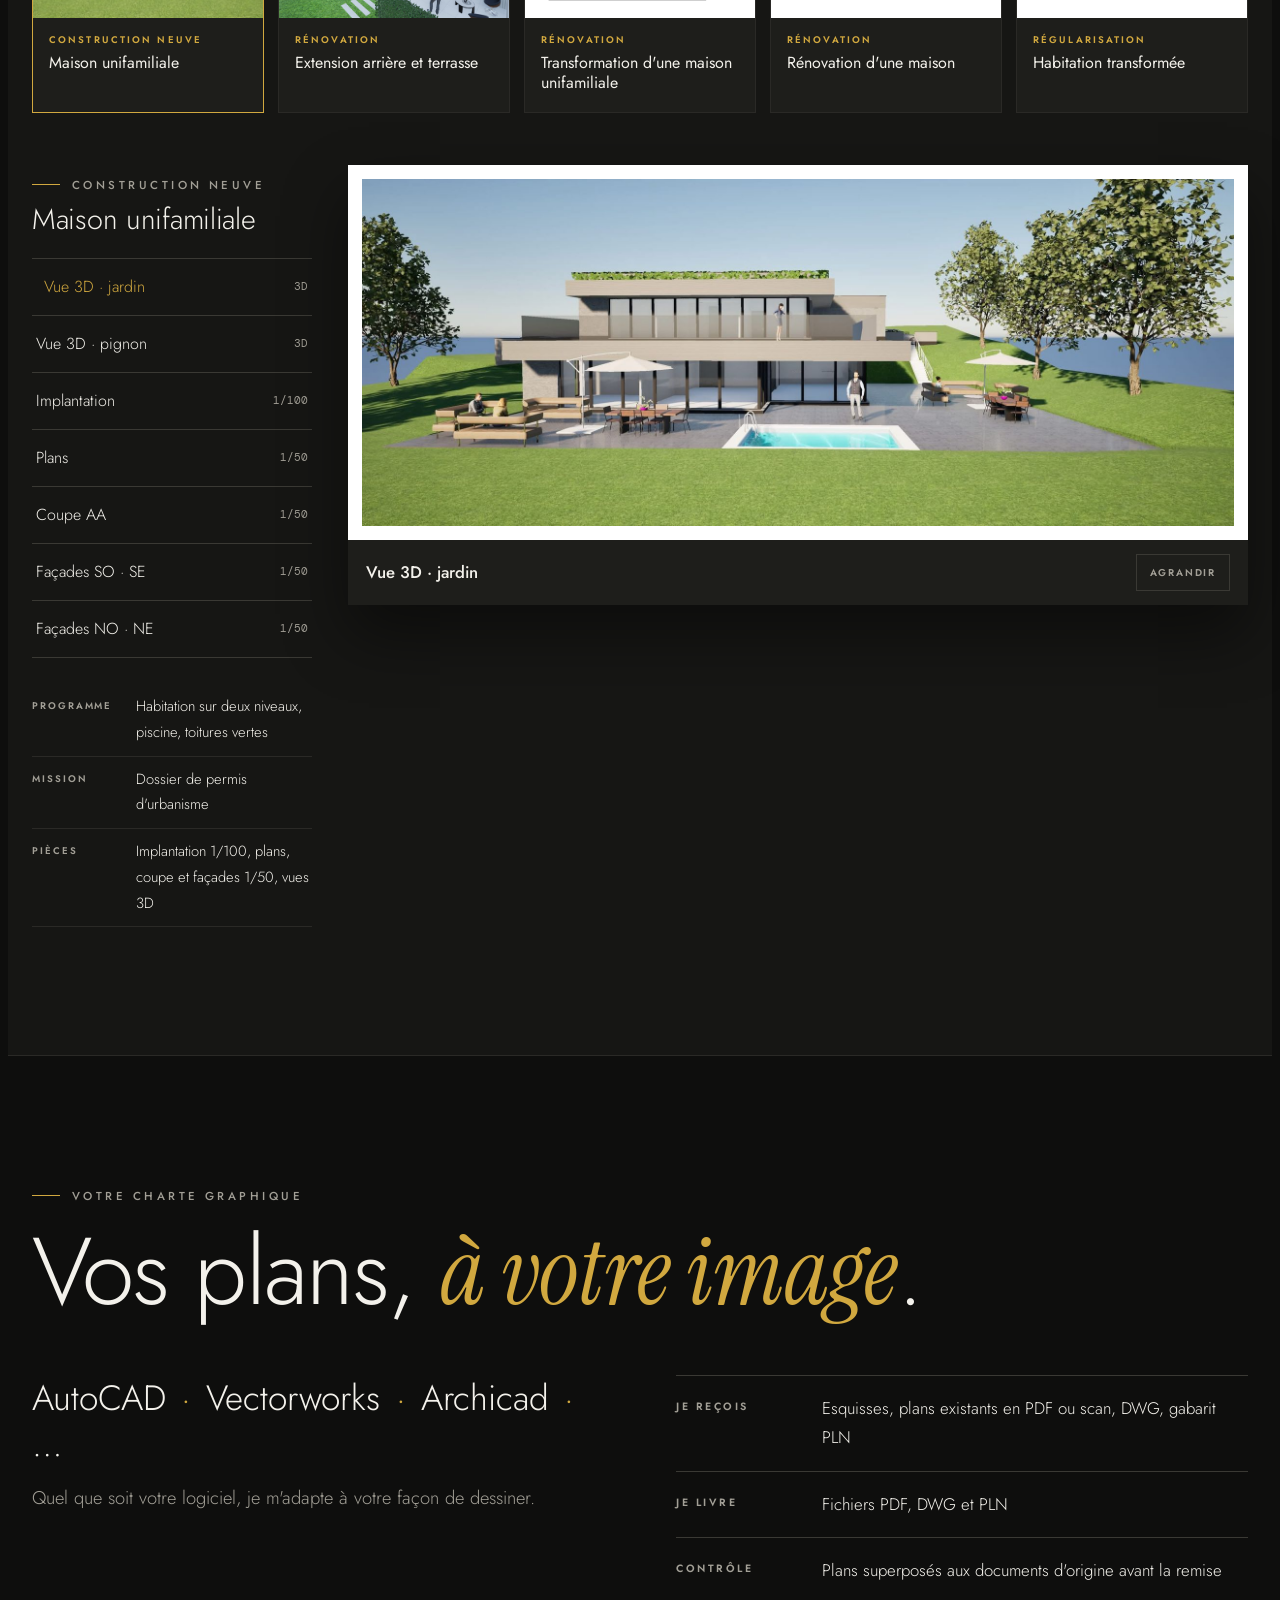
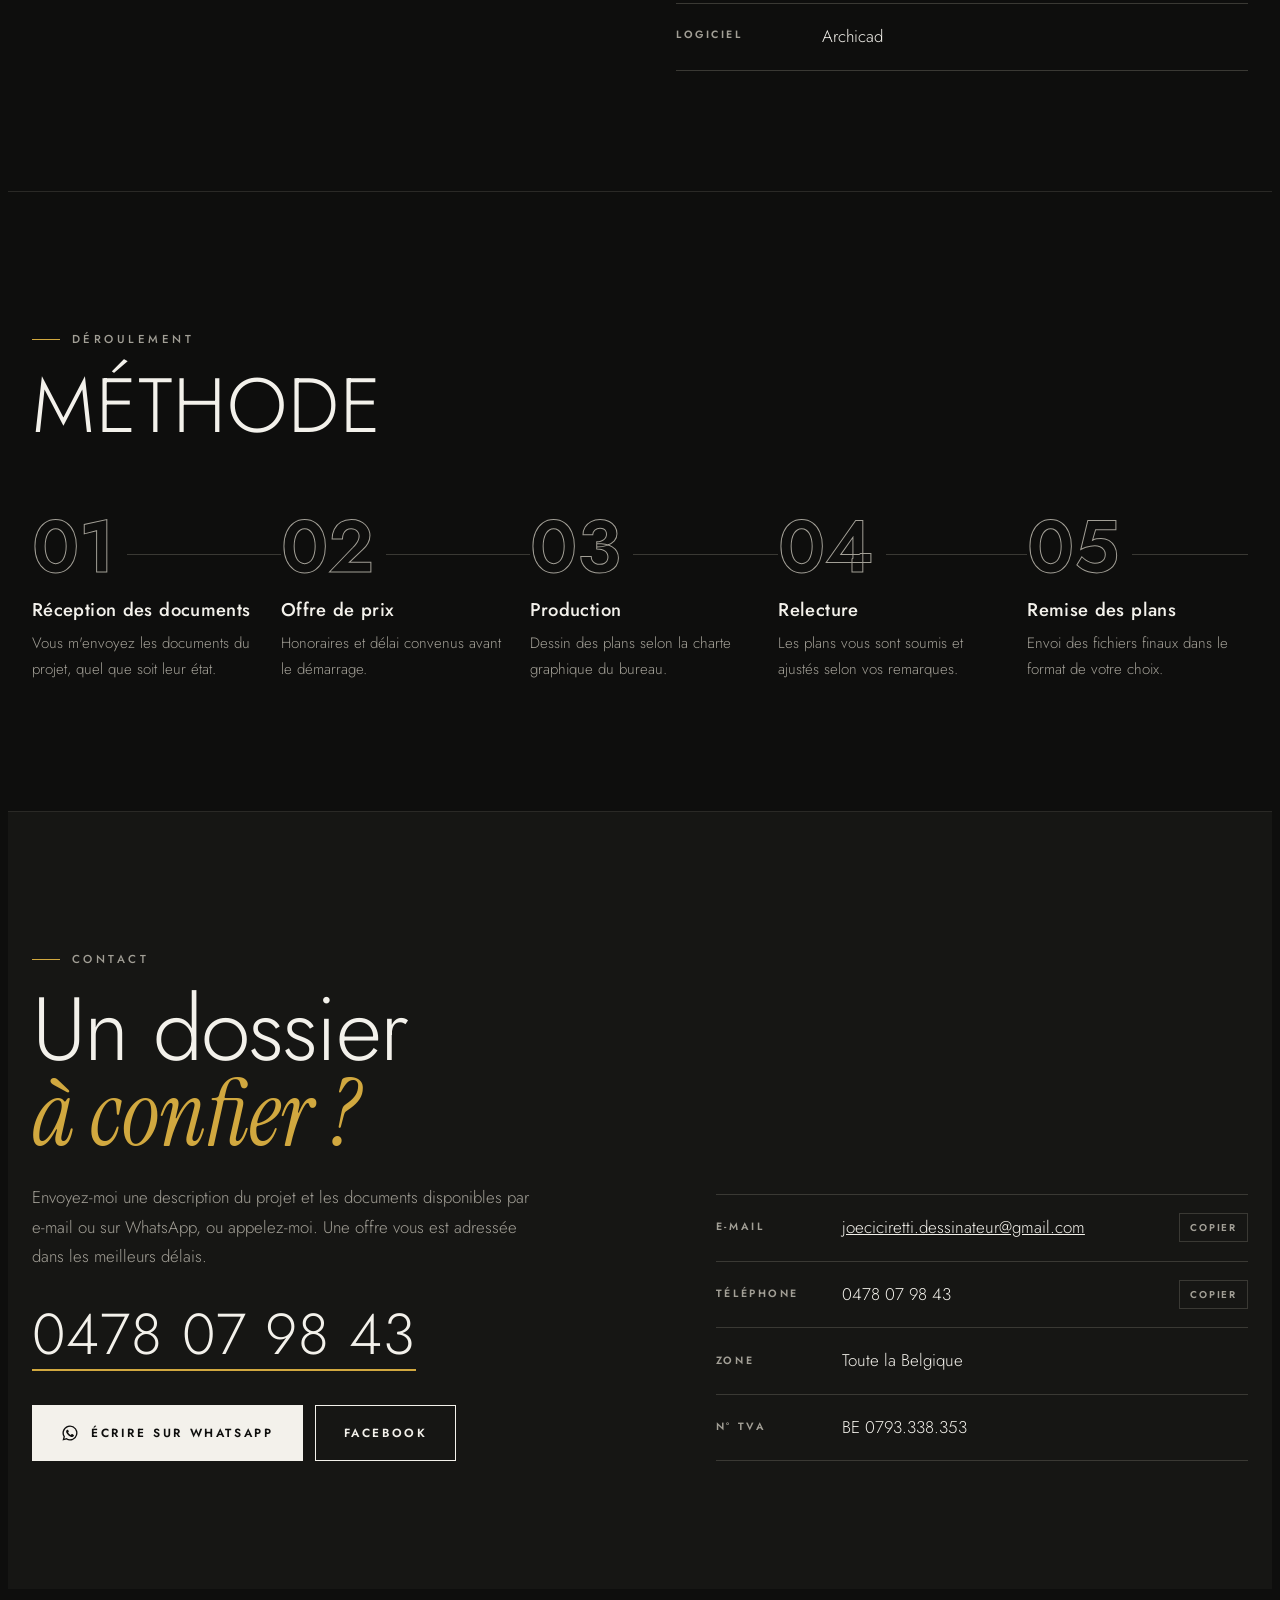
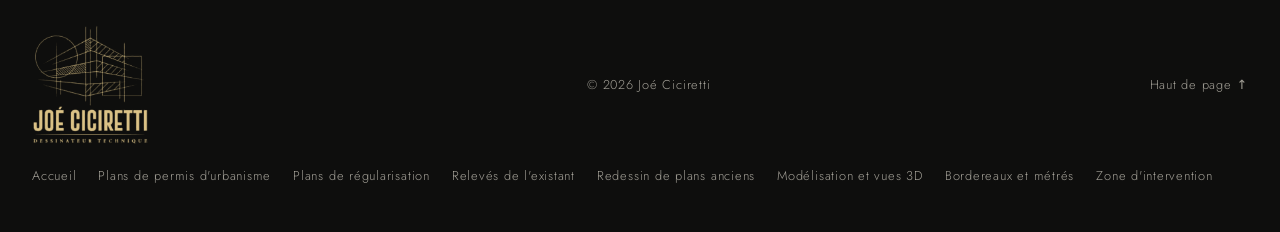
==== commit fd64f4be: "Pages de services et zone d'intervention, titre Dessinateur en architecture Co-Authored-By: Claude O" ====
--- a/index.html
+++ b/index.html
@@ -293,6 +293,11 @@
   .cta-s{padding:9px 11px;letter-spacing:.12em}
 }
 @media (prefers-reduced-motion:reduce){html{scroll-behavior:auto}*{transition:none!important}}
+
+.f-links{display:flex;flex-wrap:wrap;gap:8px 22px;width:100%;order:3}
+.f-links a{text-decoration:none;color:var(--muted)}
+.f-links a:hover{color:var(--accent)}
+.svc-more{display:inline-block;margin-top:12px;font-size:.72rem;font-weight:600;letter-spacing:.2em;text-transform:uppercase;text-decoration:none;color:var(--accent)}
 </style>
 </head>
 <body>
@@ -320,8 +325,8 @@
     </div>
     <div class="inner">
       <div>
-        <span class="eyebrow">Dessinateur en architecture · Belgique</span>
-        <h1>Dessin technique <span class="it">en architecture</span></h1>
+        <span class="eyebrow">Dessin technique · Belgique</span>
+        <h1>Dessinateur <span class="it">en architecture</span></h1>
         <p>Plans de permis d'urbanisme, relevés et vues 3D réalistes pour les bureaux d'architecture, en construction neuve, rénovation et régularisation.</p>
         <div class="btns">
           <a class="b k" href="#contact">Demander une offre <span class="ar">→</span></a>
@@ -369,12 +374,12 @@
       </div>
       <div class="serv">
         <div class="svc-list">
-          <div class="svc open" data-s="0"><h3><button type="button" class="svc-btn" aria-expanded="true" aria-controls="svc-0">Plans de permis d'urbanisme<span class="pm" aria-hidden="true">↓</span></button></h3><div class="svc-body" id="svc-0"><div><p>Pièces graphiques complètes de la demande de permis, de l'implantation aux façades, prêtes à être déposées.</p></div></div></div>
-          <div class="svc" data-s="1"><h3><button type="button" class="svc-btn" aria-expanded="false" aria-controls="svc-1">Régularisation<span class="pm" aria-hidden="true">↓</span></button></h3><div class="svc-body" id="svc-1"><div><p>Plans de mise en conformité urbanistique d'un bien existant.</p></div></div></div>
-          <div class="svc" data-s="2"><h3><button type="button" class="svc-btn" aria-expanded="false" aria-controls="svc-2">Relevés<span class="pm" aria-hidden="true">↓</span></button></h3><div class="svc-body" id="svc-2"><div><p>Relevé sur site et mise au net de la situation existante.</p></div></div></div>
-          <div class="svc" data-s="3"><h3><button type="button" class="svc-btn" aria-expanded="false" aria-controls="svc-3">Redessin de plans anciens<span class="pm" aria-hidden="true">↓</span></button></h3><div class="svc-body" id="svc-3"><div><p>Plans papier, PDF ou scannés remis au propre en fichiers de travail précis et modifiables.</p></div></div></div>
-          <div class="svc" data-s="4"><h3><button type="button" class="svc-btn" aria-expanded="false" aria-controls="svc-4">Modélisation et vues 3D<span class="pm" aria-hidden="true">↓</span></button></h3><div class="svc-body" id="svc-4"><div><p>Maquette 3D et vues réalistes qui rendent le projet concret avant les travaux.</p></div></div></div>
-          <div class="svc" data-s="5"><h3><button type="button" class="svc-btn" aria-expanded="false" aria-controls="svc-5">Bordereaux et métrés<span class="pm" aria-hidden="true">↓</span></button></h3><div class="svc-body" id="svc-5"><div><p>Réalisation des bordereaux de châssis et de portes : chaque menuiserie est repérée sur plan et décrite (dimensions, type d'ouverture, finitions) pour la remise de prix du menuisier. Assistance aux métrés pour l'estimation des quantités.</p></div></div></div>
+          <div class="svc open" data-s="0"><h3><button type="button" class="svc-btn" aria-expanded="true" aria-controls="svc-0">Plans de permis d'urbanisme<span class="pm" aria-hidden="true">↓</span></button></h3><div class="svc-body" id="svc-0"><div><p>Pièces graphiques complètes de la demande de permis, de l'implantation aux façades, prêtes à être déposées.</p><a class="svc-more" href="/plans-permis-urbanisme/">En savoir plus →</a></div></div></div>
+          <div class="svc" data-s="1"><h3><button type="button" class="svc-btn" aria-expanded="false" aria-controls="svc-1">Régularisation<span class="pm" aria-hidden="true">↓</span></button></h3><div class="svc-body" id="svc-1"><div><p>Plans de mise en conformité urbanistique d'un bien existant.</p><a class="svc-more" href="/plans-regularisation/">En savoir plus →</a></div></div></div>
+          <div class="svc" data-s="2"><h3><button type="button" class="svc-btn" aria-expanded="false" aria-controls="svc-2">Relevés<span class="pm" aria-hidden="true">↓</span></button></h3><div class="svc-body" id="svc-2"><div><p>Relevé sur site et mise au net de la situation existante.</p><a class="svc-more" href="/releves-existant/">En savoir plus →</a></div></div></div>
+          <div class="svc" data-s="3"><h3><button type="button" class="svc-btn" aria-expanded="false" aria-controls="svc-3">Redessin de plans anciens<span class="pm" aria-hidden="true">↓</span></button></h3><div class="svc-body" id="svc-3"><div><p>Plans papier, PDF ou scannés remis au propre en fichiers de travail précis et modifiables.</p><a class="svc-more" href="/redessin-plans-anciens/">En savoir plus →</a></div></div></div>
+          <div class="svc" data-s="4"><h3><button type="button" class="svc-btn" aria-expanded="false" aria-controls="svc-4">Modélisation et vues 3D<span class="pm" aria-hidden="true">↓</span></button></h3><div class="svc-body" id="svc-4"><div><p>Maquette 3D et vues réalistes qui rendent le projet concret avant les travaux.</p><a class="svc-more" href="/vues-3d-architecture/">En savoir plus →</a></div></div></div>
+          <div class="svc" data-s="5"><h3><button type="button" class="svc-btn" aria-expanded="false" aria-controls="svc-5">Bordereaux et métrés<span class="pm" aria-hidden="true">↓</span></button></h3><div class="svc-body" id="svc-5"><div><p>Réalisation des bordereaux de châssis et de portes : chaque menuiserie est repérée sur plan et décrite (dimensions, type d'ouverture, finitions) pour la remise de prix du menuisier. Assistance aux métrés pour l'estimation des quantités.</p><a class="svc-more" href="/bordereaux-chassis-metres/">En savoir plus →</a></div></div></div>
         </div>
         <div class="preview" aria-hidden="true">
           <img class="on" data-s="0" src="img/plans.jpg" alt="" loading="lazy">
@@ -487,6 +492,7 @@
     <img class="f-logo" src="img/logo-complet.png" alt="Logo Joé Ciciretti, dessinateur technique" width="700" height="725" loading="lazy">
     <span>© 2026 Joé Ciciretti</span>
     <a href="#top" style="text-decoration:none">Haut de page ↑</a>
+    <nav class="f-links" aria-label="Pages du site"><a href="/">Accueil</a><a href="/plans-permis-urbanisme/">Plans de permis d&#x27;urbanisme</a><a href="/plans-regularisation/">Plans de régularisation</a><a href="/releves-existant/">Relevés de l&#x27;existant</a><a href="/redessin-plans-anciens/">Redessin de plans anciens</a><a href="/vues-3d-architecture/">Modélisation et vues 3D</a><a href="/bordereaux-chassis-metres/">Bordereaux et métrés</a><a href="/dessinateur-architecture-belgique/">Zone d&#x27;intervention</a></nav>
   </div>
 </footer>
 
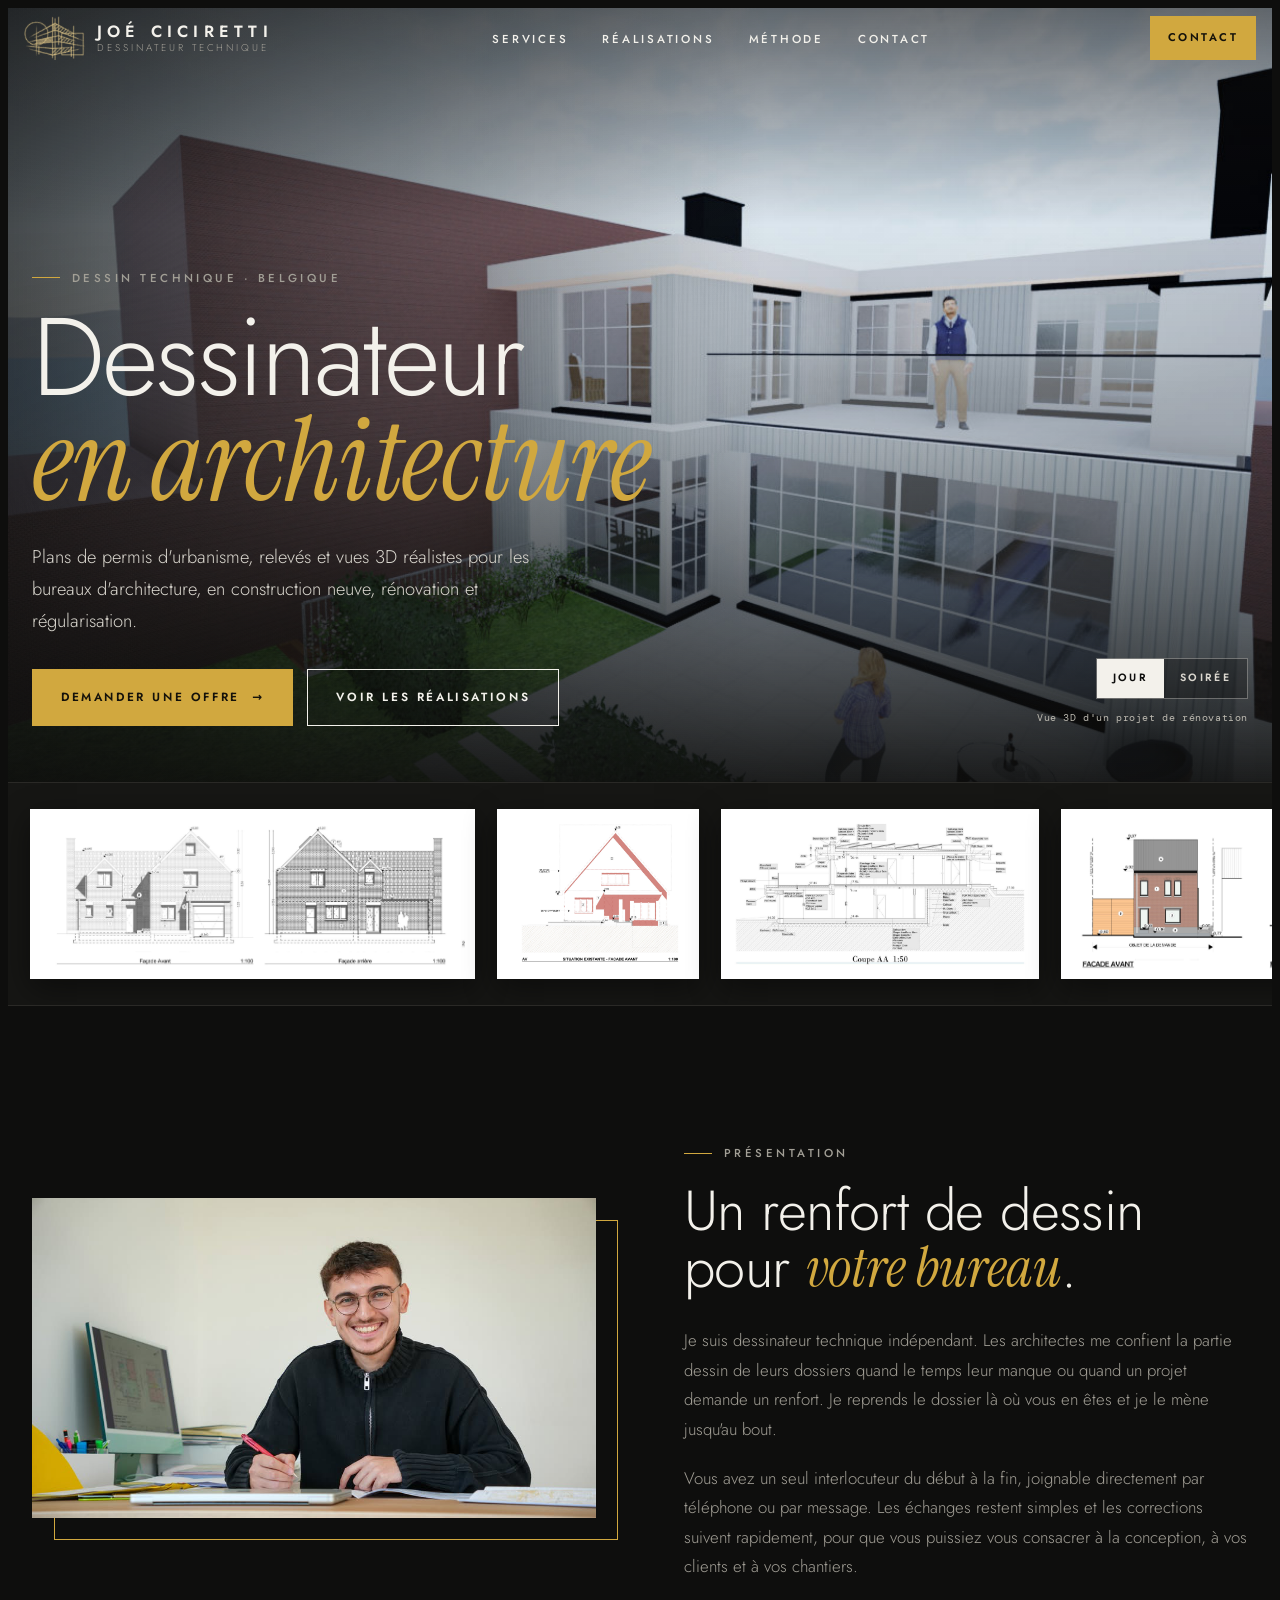
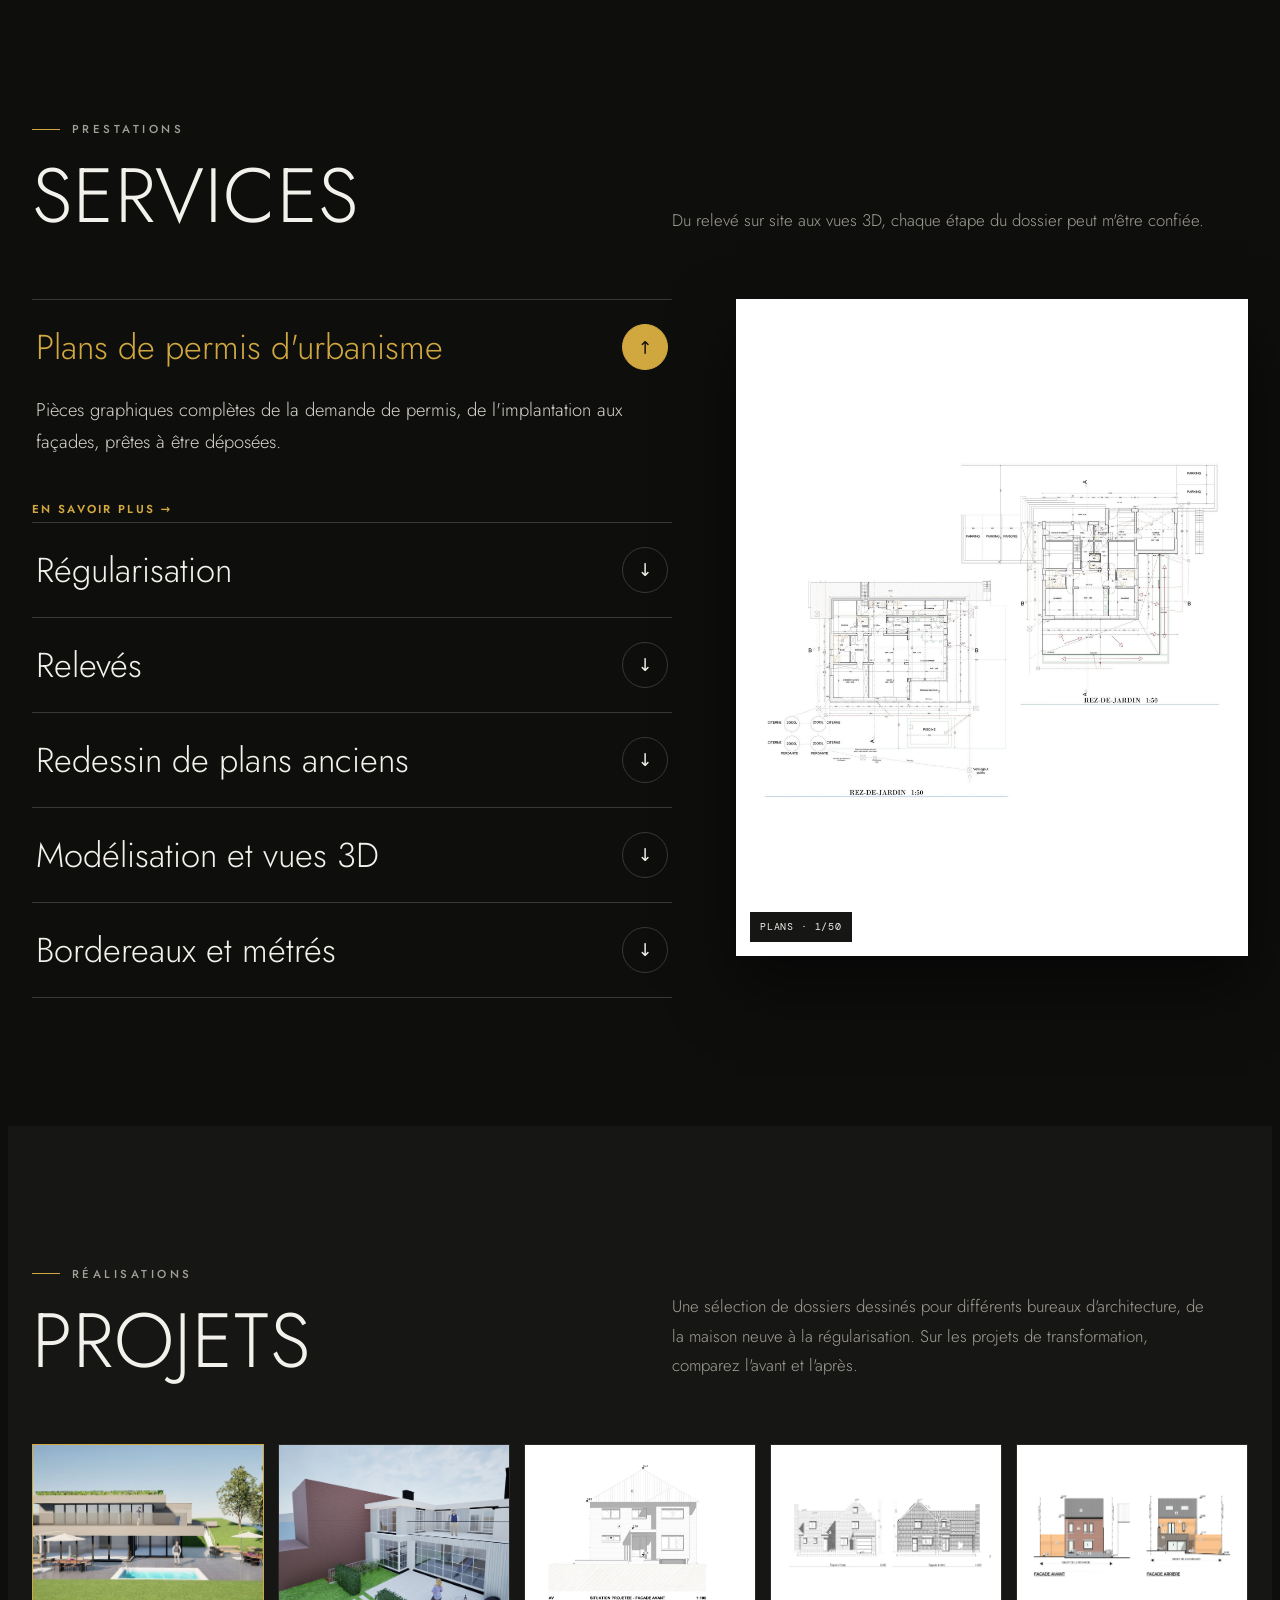
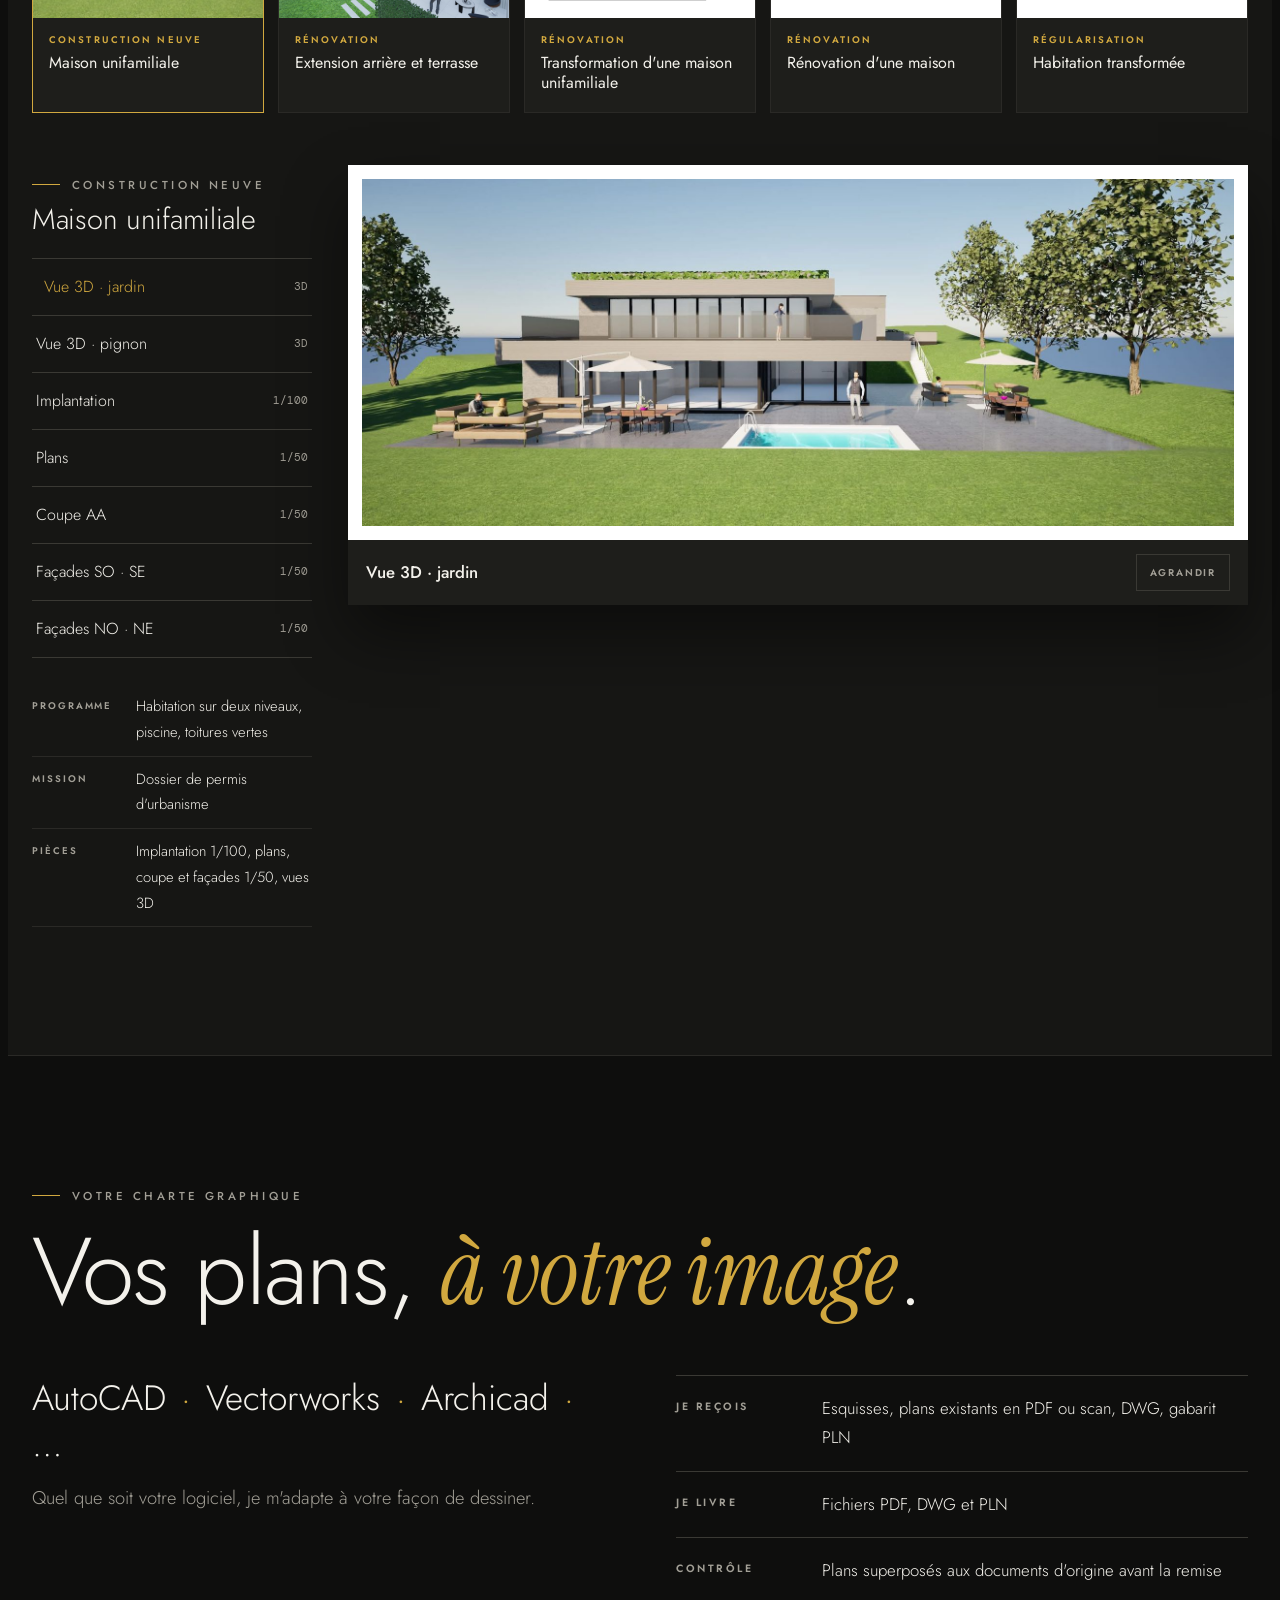
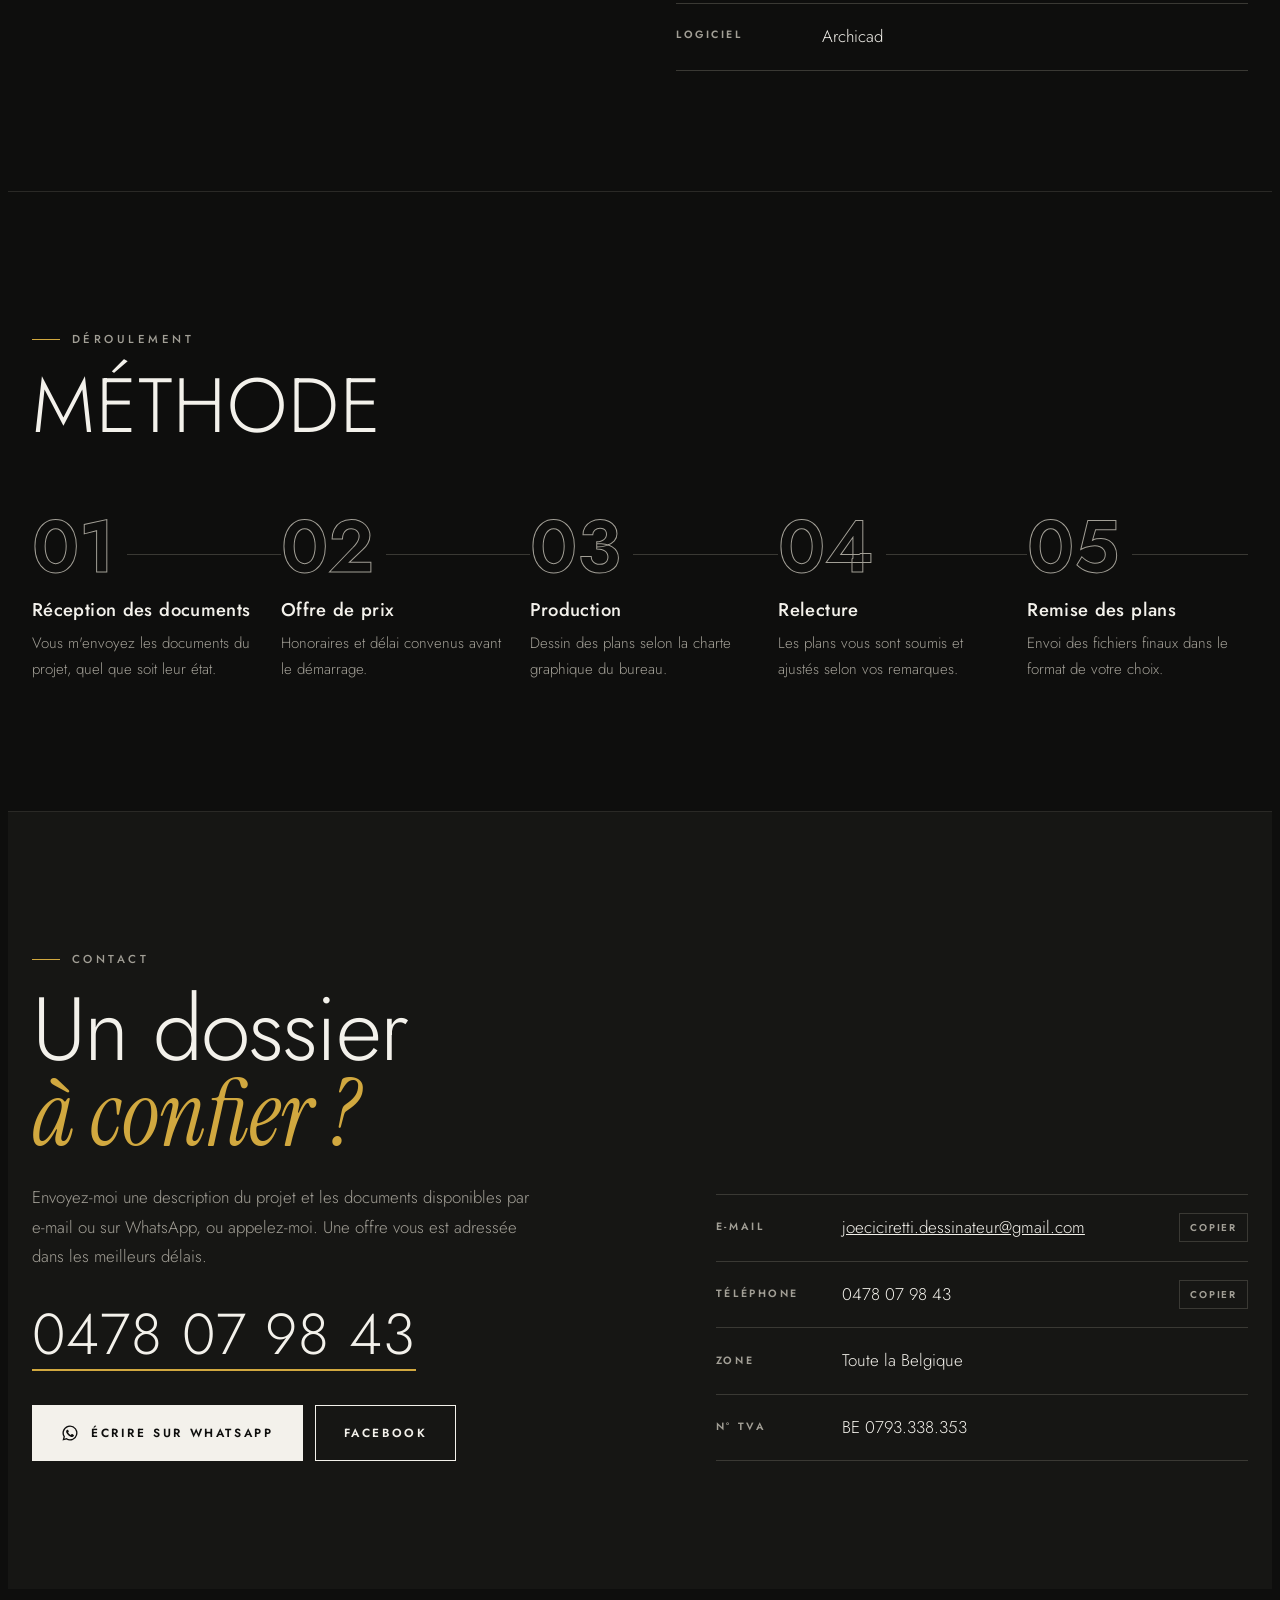
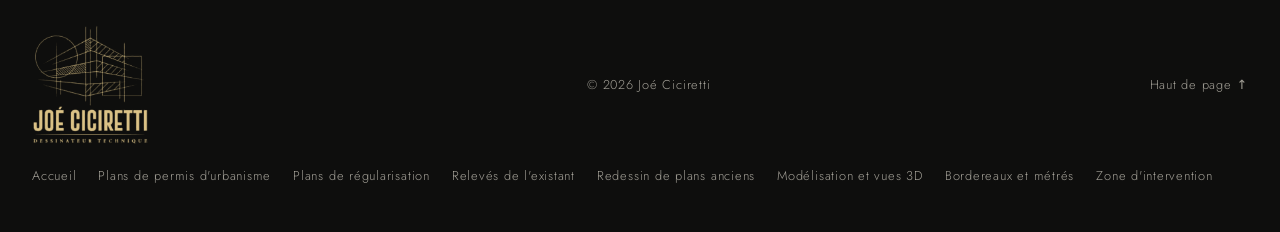
==== commit cc67ab8e: "Animations : entrée de l'ouverture, apparitions au défilement, barre de lecture Co-Authored-By: Clau" ====
--- a/index.html
+++ b/index.html
@@ -292,6 +292,27 @@
   .hdr nav{gap:12px}
   .cta-s{padding:9px 11px;letter-spacing:.12em}
 }
+/* Mouvement : entrée de l'ouverture, apparitions au défilement, barre de lecture */
+.prog{position:fixed;top:0;left:0;width:100%;height:2px;background:var(--accent);transform-origin:0 50%;transform:scaleX(0);z-index:30;pointer-events:none}
+@media (prefers-reduced-motion:no-preference){
+  .hero .inner > div:first-child > *{animation:up 1s cubic-bezier(.2,.7,.2,1) both}
+  .hero .inner > div:first-child > :nth-child(2){animation-delay:.15s}
+  .hero .inner > div:first-child > :nth-child(3){animation-delay:.3s}
+  .hero .inner > div:first-child > :nth-child(4){animation-delay:.45s}
+  .hero .daynight{animation:up 1s .6s cubic-bezier(.2,.7,.2,1) both}
+  @keyframes up{from{opacity:0;transform:translateY(34px)}to{opacity:1;transform:none}}
+  .rv-on .rv{opacity:0;transform:translateY(36px);transition:opacity .9s cubic-bezier(.2,.7,.2,1),transform .9s cubic-bezier(.2,.7,.2,1)}
+  .rv-on .rv.in{opacity:1;transform:none}
+  .rv-on .portrait.rv{opacity:1;transform:none}
+  .rv-on .portrait.rv img{clip-path:inset(0 100% 0 0);transition:clip-path 1.3s .1s cubic-bezier(.7,0,.2,1)}
+  .rv-on .portrait.rv.in img{clip-path:inset(0 0 0 0)}
+  .rv-on .rv .eyebrow::before{width:0;transition:width .8s .35s ease}
+  .rv-on .rv.in .eyebrow::before{width:28px}
+  .rv-on .process .n{display:inline-block;transition:transform .6s .3s cubic-bezier(.3,1.6,.5,1)}
+  .rv-on .process .rv:not(.in) .n{transform:scale(.4)}
+  .process > div{transition:transform .3s}
+  .process > div.in:hover{transform:translateY(-6px)}
+}
 @media (prefers-reduced-motion:reduce){html{scroll-behavior:auto}*{transition:none!important}}
 
 .f-links{display:flex;flex-wrap:wrap;gap:8px 22px;width:100%;order:3}
@@ -668,6 +689,19 @@
     r.querySelector(".svc-btn").addEventListener("click",function(){var o=!r.classList.contains("open");rows.forEach(function(x){setOpen(x,x===r&&o);});if(o)sv(r);});
     r.addEventListener("mouseenter",function(){sv(r);});
   });
+
+  // Barre de lecture en haut de page
+  var pg=document.createElement("div");pg.className="prog";pg.setAttribute("aria-hidden","true");document.body.appendChild(pg);
+  function prog(){var m=document.documentElement.scrollHeight-window.innerHeight;pg.style.transform="scaleX("+(m>0?Math.min(1,window.scrollY/m):0)+")";}
+  window.addEventListener("scroll",prog,{passive:true});window.addEventListener("resize",prog);prog();
+
+  // Apparition des blocs au défilement, en cascade dans chaque groupe
+  if(reduce||!("IntersectionObserver" in window))return;
+  var els=[].slice.call(document.querySelectorAll(".sh,.intro > div,.portrait,.svc,.preview,#cards,.viewer,.charte .eyebrow,.charte .big,.charte .cols > div,.specs > div,.process > div,.c-grid > *"));
+  els.forEach(function(e){e.classList.add("rv");var sib=[].slice.call(e.parentNode.children).filter(function(x){return els.indexOf(x)>-1;});var i=sib.indexOf(e);if(i>0)e.style.transitionDelay=Math.min(i,5)*.09+"s";});
+  document.documentElement.classList.add("rv-on");
+  var io=new IntersectionObserver(function(en){en.forEach(function(x){if(x.isIntersecting){var t=x.target;t.classList.add("in");io.unobserve(t);setTimeout(function(){t.style.transitionDelay="";},1600);}});},{rootMargin:"0px 0px -8% 0px",threshold:.12});
+  els.forEach(function(e){io.observe(e);});
 })();
 </script>
 </body>
